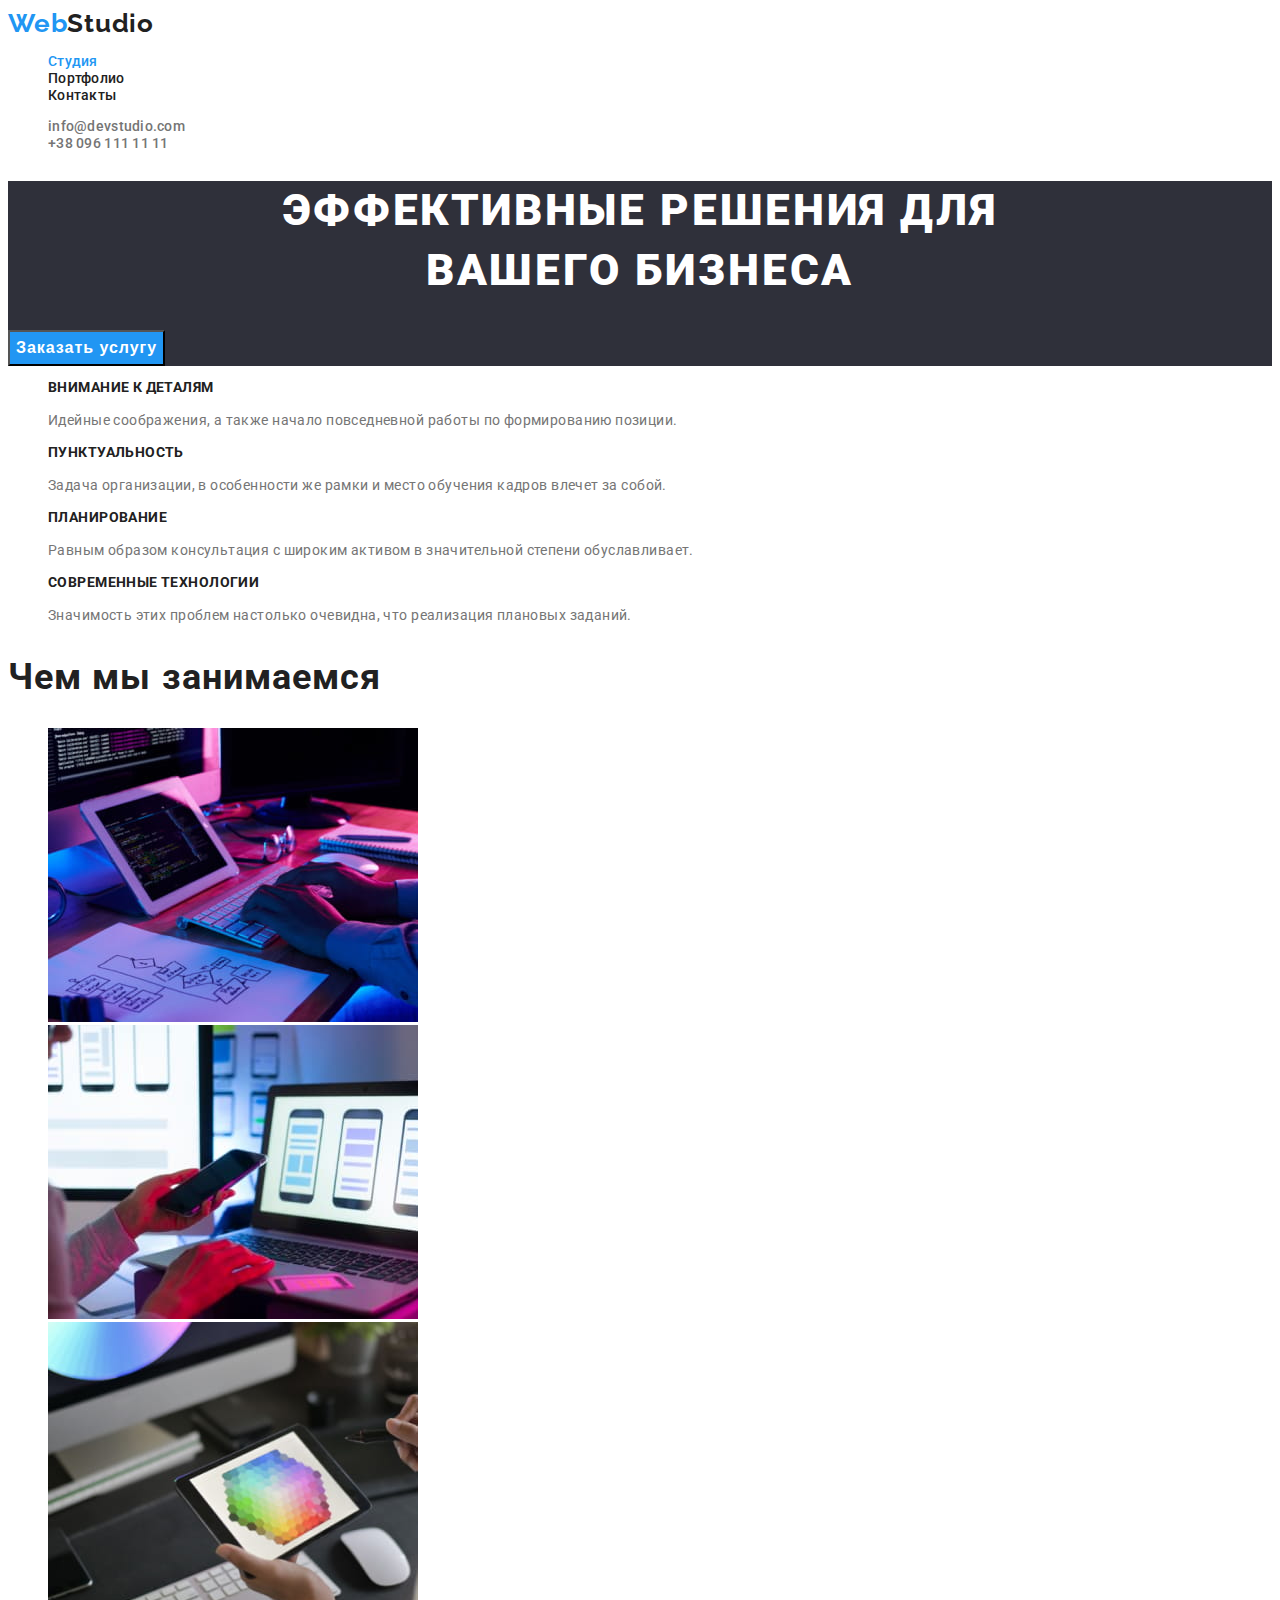
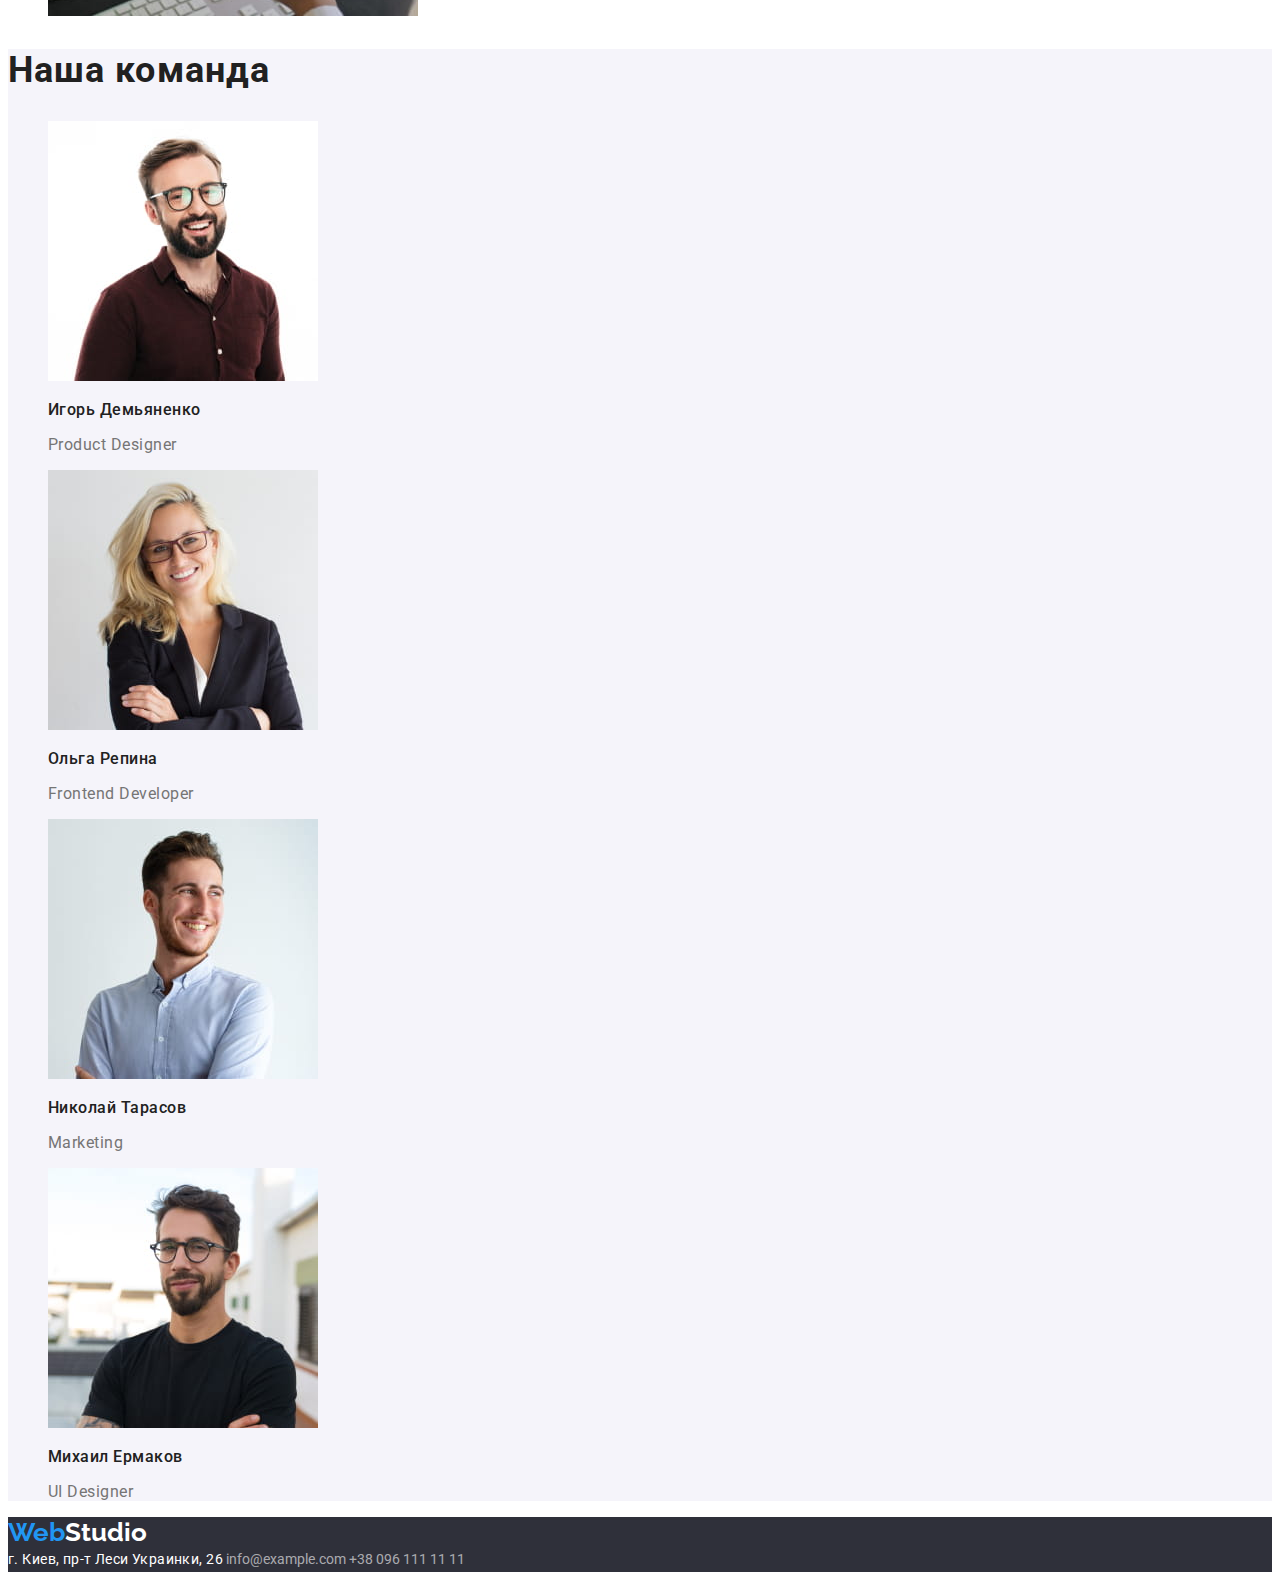
==== index.html @ a874bb79 "Add files via upload" ====
<!DOCTYPE html>
<html lang="ru">
<head>
    <meta charset="UTF-8">
    <meta http-equiv="X-UA-Compatible" content="IE=edge">
    <meta name="viewport" content="width=device-width, initial-scale=1.0">
    <title>студия</title>
    <link rel="preconnect" href="https://fonts.googleapis.com">
<link rel="preconnect" href="https://fonts.gstatic.com" crossorigin>
<link href="https://fonts.googleapis.com/css2?family=Raleway:wght@700&family=Roboto:wght@400;500;700;900&display=swap" rel="stylesheet">
<link rel="stylesheet" href="./css/styles.css">
</head>
<body class="body-page">
    <header class="header-page"><!---start-of-header-section--> 

<a class="full-logo" href="https//www.webstudio.ua" 
 title="https//www.webstudio.ua" target=_self> 
    <span class="logo-part-web">Web</span>Studio</a>
    <nav>
        <ul class="header-nav">
        
        <li><a class="nav-link now-on" href="./index.html"> Студия </a></li>
        <li><a class="nav-link" href="./portfolio.html"> Портфолио </a></li>
        <li><a class="nav-link" href="#contacts-footer"> Контакты </a></li>
            
        </ul>
    </nav>
        <ul class="header-contacts">

        <li><a href=mailto:info@devstudio.com title="info@devstudio.com"> info@devstudio.com </a></li>
        <li><a href=tel:+380961111111  title="call-us"> +38 096 111 11 11 </a></li>
            
        </ul>


    </header><!---end-of-header-section--> 
       
    <main>  <!--start-of-main-section-->
<section class="hero-section">
<h1 class="hero-title">Эффективные решения для <br> вашего бизнеса</h1>
<button class="hero-button" type="button"  name="order-service">Заказать услугу</button>
<!--<input type="button" value="Заказать услугу"> -->
</section> 

<section class="our-goals-section">
        <h2>our-goals</h2> <!--hide-when-styling-->
   <ul>
        <li>
            <h3>Внимание к деталям </h3>
            <p>Идейные соображения, а также начало повседневной работы по формированию позиции.</p>
        </li>
        
        <li>
            <h3>Пунктуальность </h3>
            <p>Задача организации, в особенности же рамки и место обучения кадров влечет за собой.</p>
        </li>

        <li>
            <h3> Планирование </h3>
            <p>Равным образом консультация с широким активом в значительной степени обуславливает.</p>
        </li>
        
        <li>
            <h3>Современные технологии</h3>
            <p>Значимость этих проблем настолько очевидна, что реализация плановых заданий.</p>
        </li>

    </ul>
</section>
<section >
    <h2 class="what-we-are-doing"> Чем мы занимаемся </h2>
<ul>
            <li><img src="./images/coding.jpg" alt="coding" width="370"></li>
            <li><img src="./images/app-design.jpg" alt="app-design" width="370"></li>
            <li><img src="./images/design.jpg" alt="design" width="370"></li>
    
</ul>
</section>

<section class="our-team">
<h2> Наша команда </h2>
<ul>
    
        <li>
            <img src="./images/demianenko.jpg" alt="igor-demianenko" width="270" >
            <h3>Игорь Демьяненко</h3>
            <p>Product Designer</p>
        </li>
        
        <li>
            <img src="./images/repina.jpg" alt="olga-repina" width="270" >
            <h3>Ольга Репина</h3>
            <p>Frontend Developer</p>
        </li>
        
        <li>
            <img src="./images/tarasov.jpg" alt="nikolay-tarasov" width="270" >
            <h3>Николай Тарасов</h3>
            <p>Marketing</p>
        </li>
        
        <li>
            <img src="./images/ermakov.jpg" alt="myhail-ermakov" width="270" >
            <h3>Михаил Ермаков</h3>   
            <p>UI Designer</p>
        </li>
    
</ul>

</section>

</main>  <!--end-of-main-section-->
<footer class="footer-section" id="contacts-footer"> <!--start-of-footer-section-->
<a class=" full-logo-footer" href=https//www.webstudio.ua  rel=main-page title="https//www.webstudio.ua" target=_self>
<span class="logo-part-web">Web</span>Studio</a>
<address class="footer-adress-list">
<a class="direction-link" href="https://goo.gl/maps/tFxmUeuUoGnNRpn7A" title="location" target="_blank" rel="noopener noreferrer"> г. Киев, пр-т Леси Украинки, 26 </a>
<a class="mail-link" href=mailto:info@example.com title="info@example.com"> info@example.com </a>
<a class="call-link" href=tel:+380961111111 title="call-us"> +38 096 111 11 11 </a>
</address>  
</footer><!--end-of-footer-section-->
</body>
</html>
---- css/styles.css ----
/*
Raleway 700 normal
Roboto 400 normal
Roboto 500 normal
Roboto 700 normal
Roboto 900 normal
*/
:root {
        --color-ffffff: #ffffff;
        --color-2196f3: #2196f3;
        --color-212121: #212121;
        --color-757575: #757575;
        --color-2f303a: #2f303a;
        --color-e5e5e5: #e5e5e5;
        --color-f5f4fa: #f5f4fa;
        --color-rgba-255-255-255-06: rgba(255, 255, 255, 0.6);
}
/*body-overal-styles*/
body {
        background-color: var(--color-ffffff);
        color: var(--color-757575);
        font-family: "Roboto", sans-serif;
        font-weight: 400;
        font-size: 14px;
}
a {
        text-decoration: none;
}

ul {
        list-style-type: none;
}
.button {
        cursor: pointer;
}

/*header-styles*/

/*logo-styles-section*/
.logo-part-web {
        color: var(--color-2196f3);
}
.full-logo {
        font-family: "Raleway", sans-serif;
        font-weight: 700;
        font-size: 26px;
        line-height: 1.19;
        letter-spacing: 0.03em;
        text-align: left;
        color: var(--color-212121);
}
/*logo-styles-section*/

/*section-of-navigation-styles*/
.nav-link {
        font-weight: 500;
        font-size: 14px;
        line-height: 1.14;
        letter-spacing: 0.02em;
        color: var(--color-212121);
}
.nav-link:hover {
        color: var(--color-2196f3);
}

/*section-of-navigation-styles*/

/*section-of-navigation-styles*/
.header-contacts a {
        font-weight: 500;
        font-size: 14px;
        line-height: 1.14;
        letter-spacing: 0.02em;
        color: var(--color-757575);
}
.header-contacts a:hover {
        color: var(--color-2196f3);
}

/*makes link and button an active on needed page */
.now-on {
        color: var(--color-2196f3);
}
/*makes link and button an active on needed page */

/*section-of-navigation-styles*/

/*
.nav-link, .header-contacts a {color: var(--nav-link-color); }
a[href="./index.html"]:hover, 
a[href="./portfolio.html"]:hover,
a[href="#contacts-footer"]:hover,
a[href="mailto:info@devstudio.com"]:hover,
a[href="tel:+380961111111"]:hover
{color: var(--hover-color);background-color: var(--hover-color);}

a[href="./index.html"]:focus, 
a[href="./portfolio.html"]:focus,
a[href="#contacts-footer"]:focus,
a[href="mailto:info@devstudio.com"]:focus,
a[href="tel:+380961111111"]:focus
 {color:var(--focus-color);}*/

/*hero-section*/
.hero-section {
        background-color: var(--color-2f303a);
}
.hero-title {
        text-align: center;
        color: var(--color-ffffff);
        text-transform: uppercase;
        font-weight: 900;
        font-size: 44px;
        line-height: 1.36;
        letter-spacing: 0.06em;
}

.hero-button {
        color: var(--color-ffffff);
        background-color: var(--color-2196f3);
        font-weight: 700;
        font-size: 16px;
        line-height: 1.87;
        text-align: center;
        letter-spacing: 0.06em;
}

.hero-button:hover {
        color: var(--color-2196f3);
        background: var(--color-ffffff);
}

/*our-goals-styling*/
/*hided-h2*/
.our-goals-section h2 {
        position: absolute;
        width: 1px;
        height: 1px;
        margin: -1px;
        border: 0;
        padding: 0;
        white-space: nowrap;
        clip-path: inset(100%);
        clip: rect(0 0 0 0);
        overflow: hidden;
}
/*hided-h2*/

.our-goals-section {
        background-color: var(--color-ffffff);
}
.our-goals-section h3 {
        font-size: 14px;
        text-transform: uppercase;
        font-weight: 700;
        line-height: 1.14;
        letter-spacing: 0.03em;
        color: var(--color-212121);
}

.our-goals-section p {
        font-weight: 400;
        font-size: 14px;
        line-height: 1.5;
        letter-spacing: 0.03em;
        color: var(--color-757575);
}

/*our-goals-styling*/

/*what-we-are-doing-styling*/
.what-we-are-doing {
        font-weight: 700;
        font-size: 36px;
        line-height: 1.17;
        letter-spacing: 0.03em;
        color: var(--color-212121);
}
/*what-we-are-doing-styling*/

/*our-team-styling*/
.our-team {
        background-color: var(--color-f5f4fa);
}
.our-team h2 {
        font-weight: 700;
        font-size: 36px;
        line-height: 1.17;
        letter-spacing: 0.03em;
        color: var(--color-212121);
}

.our-team h3 {
        font-weight: 500;
        font-size: 16px;
        line-height: 1.19;
        letter-spacing: 0.03em;
        color: var(--color-212121);
}

.our-team p {
        font-weight: 400;
        font-size: 16px;
        line-height: 1.19;
        letter-spacing: 0.03em;
        color: var(--color-757575);
}
/*our-team-styling*/

/*footer-section-styling*/
/*logo-footer-styles*/
.logo-part-web {
        color: var(--color-2196f3);
}
.full-logo-footer {
        font-family: "Raleway", sans-serif;
        font-weight: 700;
        font-size: 26px;
        line-height: 1.19;
        letter-spacing: 0.03;
        text-align: left;
        color: var(--color-ffffff);
}
/*logo-footer-styles*/

.footer-section {
        background-color: var(--color-2f303a);
}

.direction-link {
        font-weight: 400;
        font-size: 14px;
        line-height: 1.71;
        letter-spacing: 0.03em;
        font-style: normal;
        color: var(--color-ffffff);
}

.footer-adress-list .mail-link,
.footer-adress-list .call-link {
        font-weight: 400;
        font-size: 14px;
        line-height: 1.71;
        font-style: normal;
        color: var(--color-rgba-255-255-255-06);
}

.footer-adress-list a:hover {
        color: var(--color-2196f3);
}
/*footer-section-styling*/

/*portfolio-main-section-styling*/
/*hided-h2*/
.portfolio h2 {
        position: absolute;
        width: 1px;
        height: 1px;
        margin: -1px;
        border: 0;
        padding: 0;
        white-space: nowrap;
        clip-path: inset(100%);
        clip: rect(0 0 0 0);
        overflow: hidden;
}
/*hided-h2*/

.portfolio .button {
        font-weight: 500;
        font-size: 16px;
        line-height: 1.62;
        font-style: normal;
        letter-spacing: 00.03em;
        color: var(--color-212121);
        background-color: var(--color-f5f4fa);
}
.portfolio .button:hover {
        color: var(--color-ffffff);
        background-color: var(--color-2196f3);
}

/*makes link and button an active on needed page */
.portfolio .now-on {
        color: var(--color-2196f3);
}
.portfolio .all {
        background-color: var(--color-2196f3);
        color: var(--color-ffffff);
}

/*makes link and button an active on needed page */

.portfolio h3 {
        font-weight: 700;
        font-size: 18px;
        line-height: 2;
        letter-spacing: 0.06em;
        color: var(--color-212121);
}

.portfolio p {
        font-weight: 400;
        font-size: 16px;
        line-height: 1.87;
        letter-spacing: 0.03em;
        color: var(--color-757575);
}
/*portfolio-main-section-styling*/
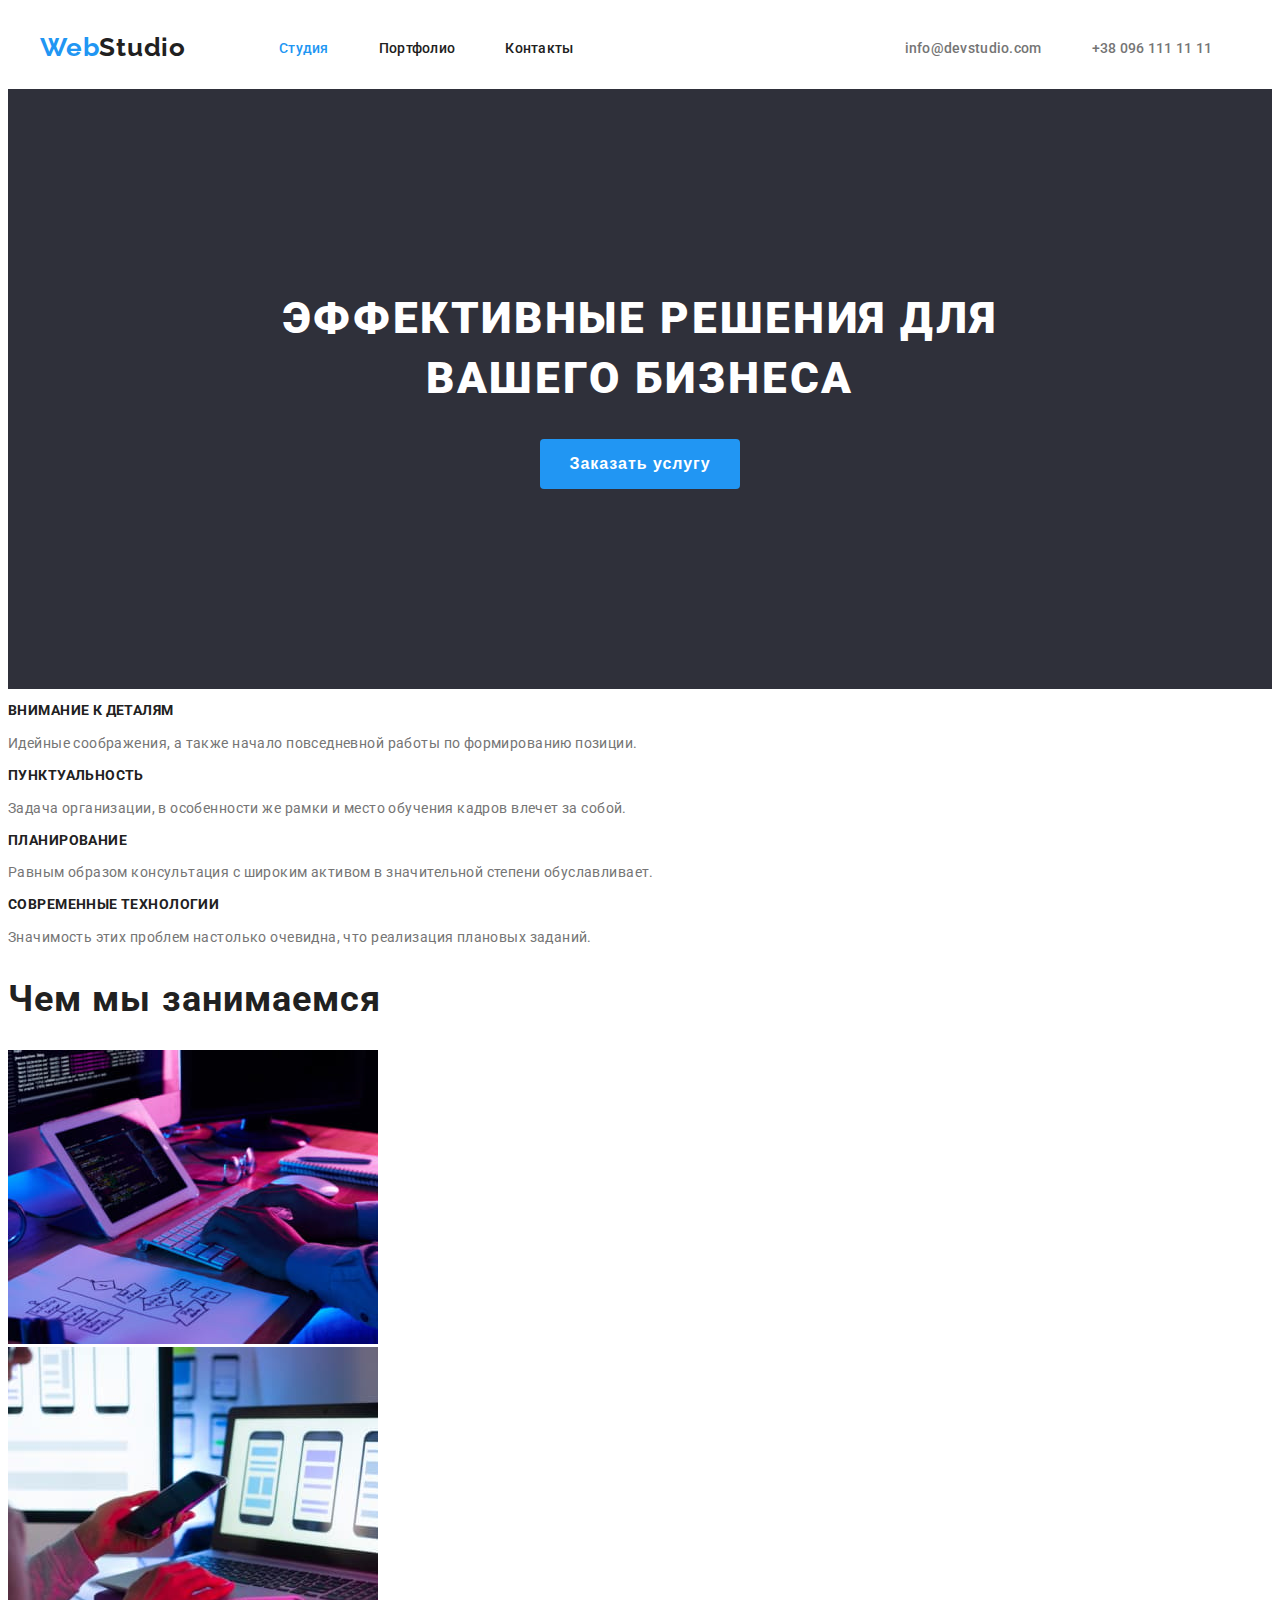
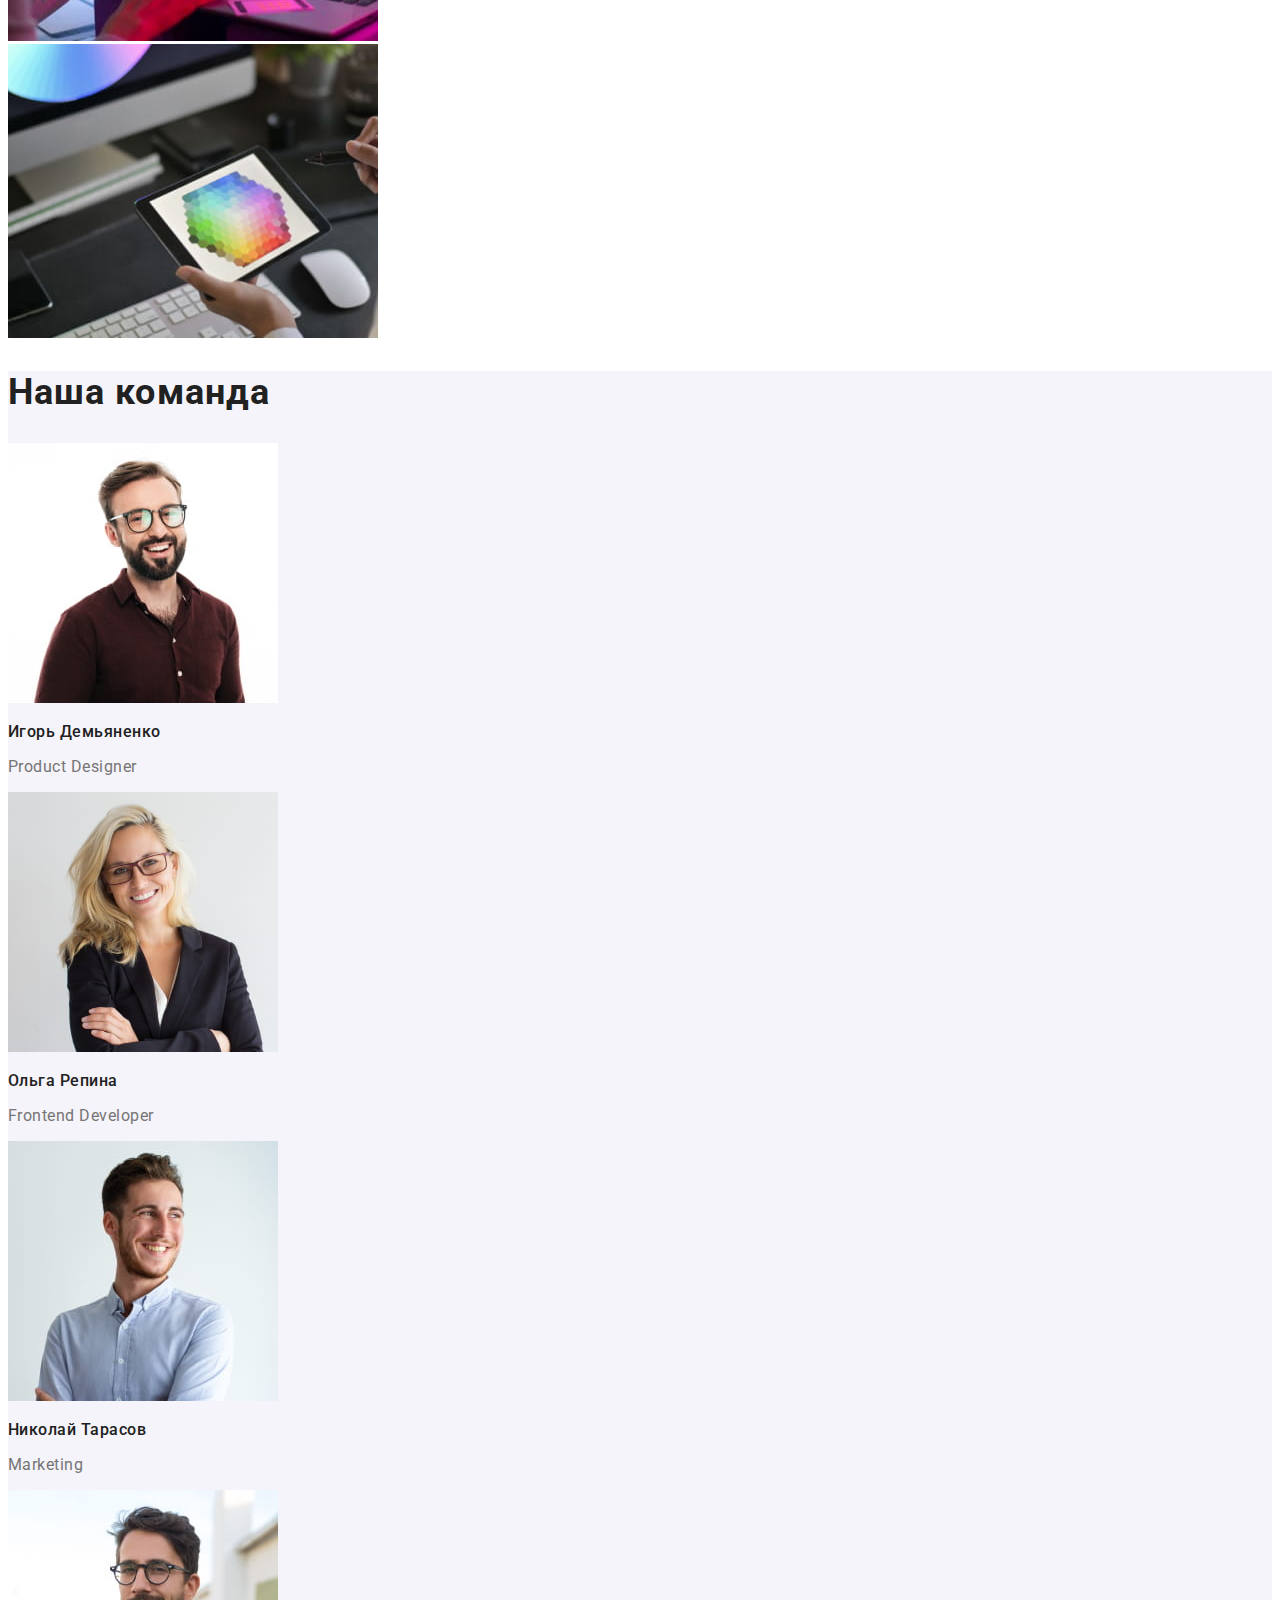
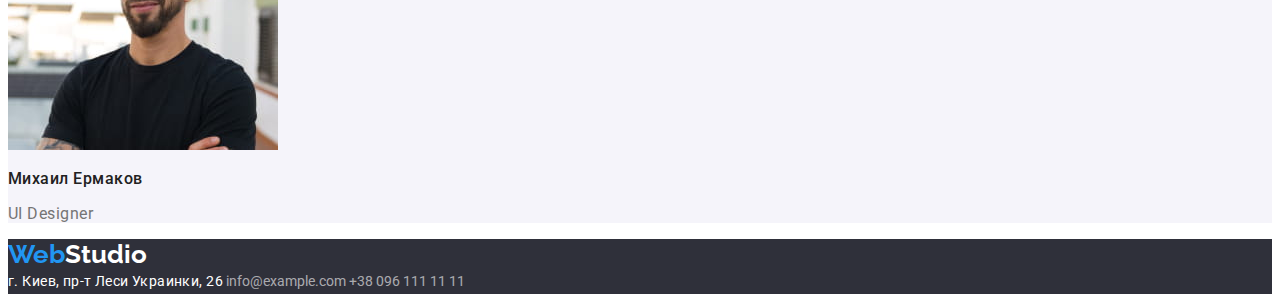
==== commit 67306f01: "submit for mentor, not done yet" ====
--- a/index.html
+++ b/index.html
@@ -12,36 +12,37 @@
 </head>
 <body class="body-page">
     <header class="header-page"><!---start-of-header-section--> 
-
+<div class="main-container header-container">
+        <nav class="nav-container">
 <a class="full-logo" href="https//www.webstudio.ua" 
  title="https//www.webstudio.ua" target=_self> 
     <span class="logo-part-web">Web</span>Studio</a>
-    <nav>
-        <ul class="header-nav">
+    
+        <ul class="header-nav-list">
         
-        <li><a class="nav-link now-on" href="./index.html"> Студия </a></li>
-        <li><a class="nav-link" href="./portfolio.html"> Портфолио </a></li>
-        <li><a class="nav-link" href="#contacts-footer"> Контакты </a></li>
+        <li class="nav-item"><a class="nav-link now-on" href="./index.html"> Студия </a></li>
+        <li class="nav-item"><a class="nav-link" href="./portfolio.html"> Портфолио </a></li>
+        <li class="nav-item"><a class="nav-link" href="#contacts-footer"> Контакты </a></li>
             
         </ul>
     </nav>
         <ul class="header-contacts">
 
-        <li><a href=mailto:info@devstudio.com title="info@devstudio.com"> info@devstudio.com </a></li>
-        <li><a href=tel:+380961111111  title="call-us"> +38 096 111 11 11 </a></li>
+        <li class="contact-item"><a class="contacts-item-link" href=mailto:info@devstudio.com title="info@devstudio.com"> info@devstudio.com </a></li>
+        <li class="contact-item"><a class="contacts-item-link" href=tel:+380961111111  title="call-us"> +38 096 111 11 11 </a></li>
             
         </ul>
 
-
+</div>
     </header><!---end-of-header-section--> 
        
     <main>  <!--start-of-main-section-->
-<section class="hero-section">
+<section class="hero-section"> <div class="hero-container">
 <h1 class="hero-title">Эффективные решения для <br> вашего бизнеса</h1>
 <button class="hero-button" type="button"  name="order-service">Заказать услугу</button>
 <!--<input type="button" value="Заказать услугу"> -->
 </section> 
-
+</div>
 <section class="our-goals-section">
         <h2>our-goals</h2> <!--hide-when-styling-->
    <ul>
--- a/css/styles.css
+++ b/css/styles.css
@@ -28,15 +28,28 @@
 }
 
 ul {
-        list-style-type: none;
-}
+        list-style: none;
+        margin: 0px;
+        padding: 0px;
+}
+
 .button {
         cursor: pointer;
 }
 
+.header-container {
+        width: 1200px;
+        display: flex;
+        text-align: center;
+        margin-left: auto;
+        margin-right: auto;
+        align-items: center;
+}
+
 /*header-styles*/
 
 /*logo-styles-section*/
+
 .logo-part-web {
         color: var(--color-2196f3);
 }
@@ -46,8 +59,12 @@
         font-size: 26px;
         line-height: 1.19;
         letter-spacing: 0.03em;
-        text-align: left;
-        color: var(--color-212121);
+        text-align: center;
+        color: var(--color-212121);
+        display: block;
+        padding-top: 24px;
+        padding-bottom: 25px;
+        margin-right: 93px;
 }
 /*logo-styles-section*/
 
@@ -63,9 +80,37 @@
         color: var(--color-2196f3);
 }
 
+.nav-item,
+.contact-item {
+        display: block;
+        padding-top: 32px;
+        padding-bottom: 32px;
+        margin-right: 50px;
+}
+
+.nav-container {
+        display: flex;
+}
+
+.nav-item:last-child,
+.contact-item:last-child {
+        margin-right: 0;
+}
+
+.header-nav-list {
+        display: flex;
+        text-align: center;
+        margin-right: 331px;
+}
+
 /*section-of-navigation-styles*/
 
 /*section-of-navigation-styles*/
+
+.header-contacts {
+        display: flex;
+}
+
 .header-contacts a {
         font-weight: 500;
         font-size: 14px;
@@ -113,6 +158,8 @@
         font-size: 44px;
         line-height: 1.36;
         letter-spacing: 0.06em;
+        margin-top: 0;
+        margin-bottom: 30px;
 }
 
 .hero-button {
@@ -123,11 +170,23 @@
         line-height: 1.87;
         text-align: center;
         letter-spacing: 0.06em;
-}
-
-.hero-button:hover {
+        width: 200px;
+        height: 50px;
+        border-radius: 4px;
+        border: none;
+}
+
+.hero-button:hover,
+.hero-button:focus {
         color: var(--color-2196f3);
         background: var(--color-ffffff);
+}
+
+.hero-section {
+        padding-top: 200px;
+        padding-bottom: 200px;
+        text-align: center;
+        display: block;
 }
 
 /*our-goals-styling*/
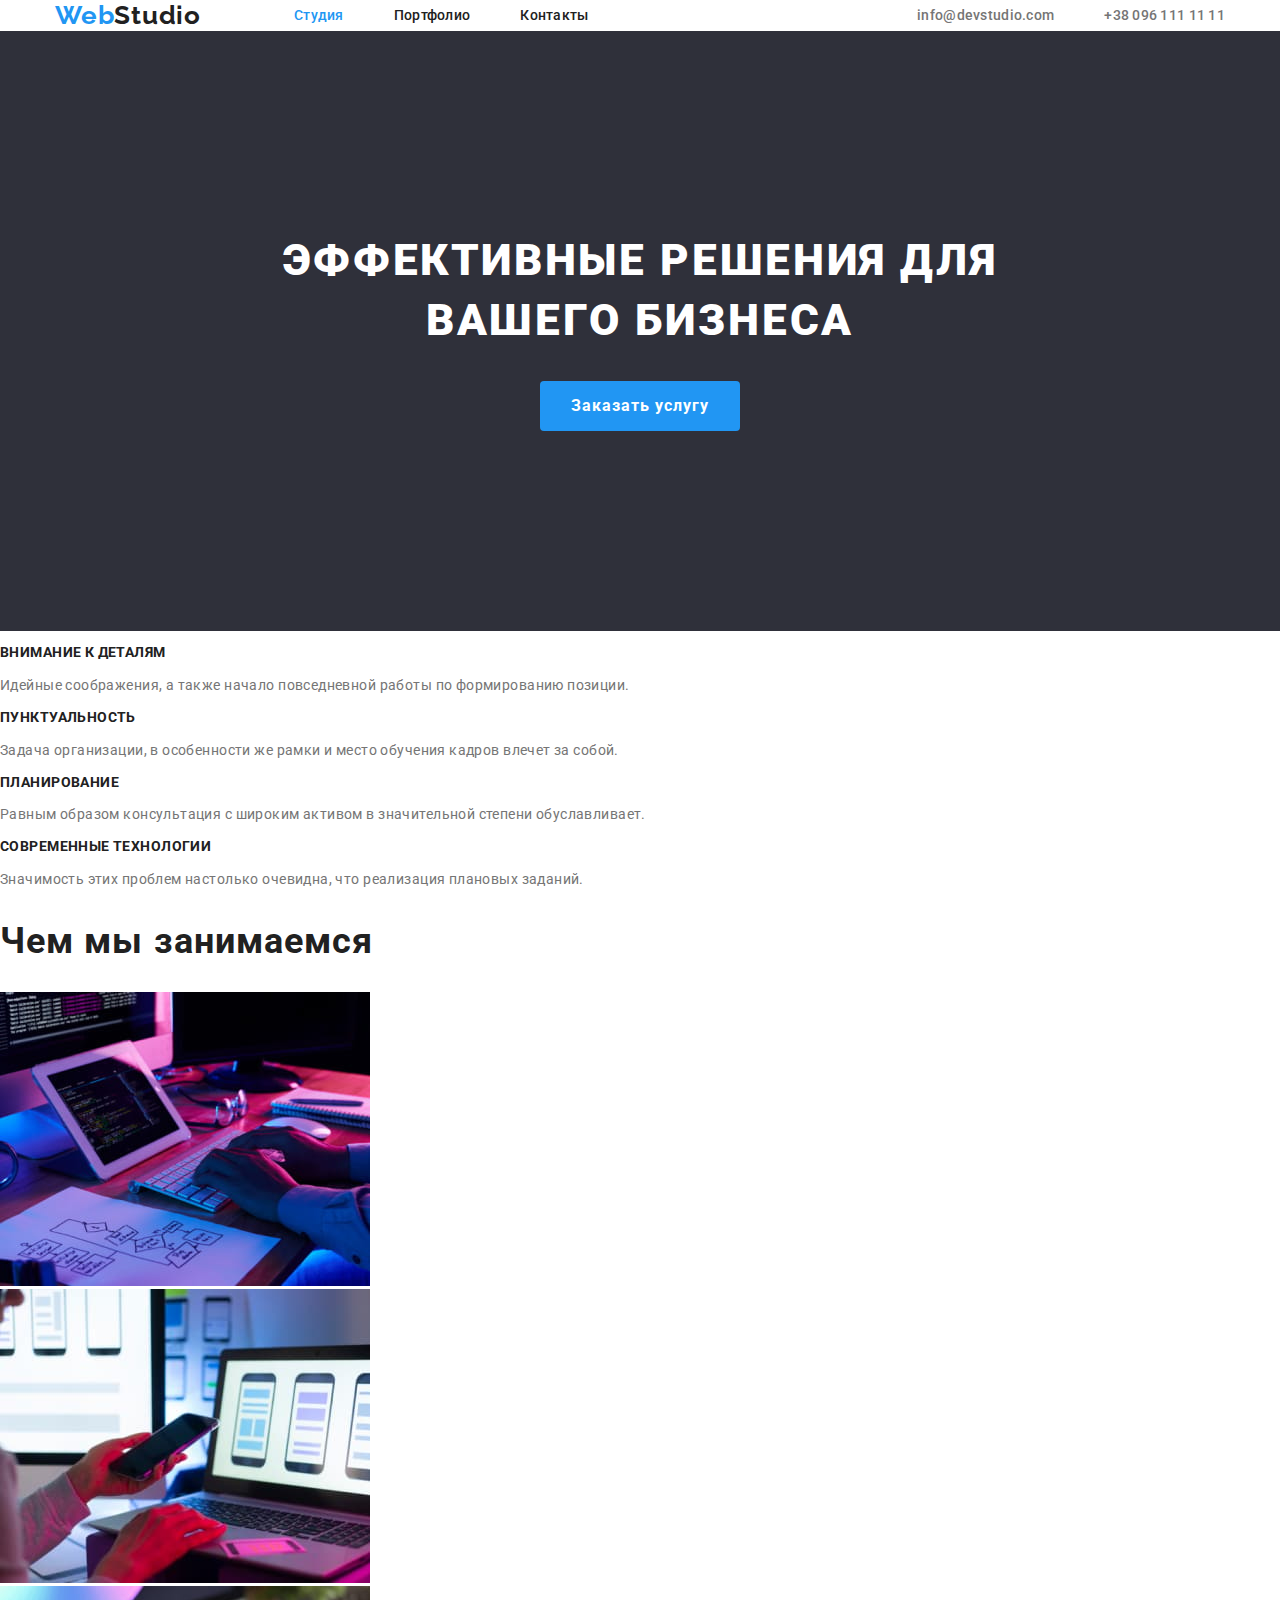
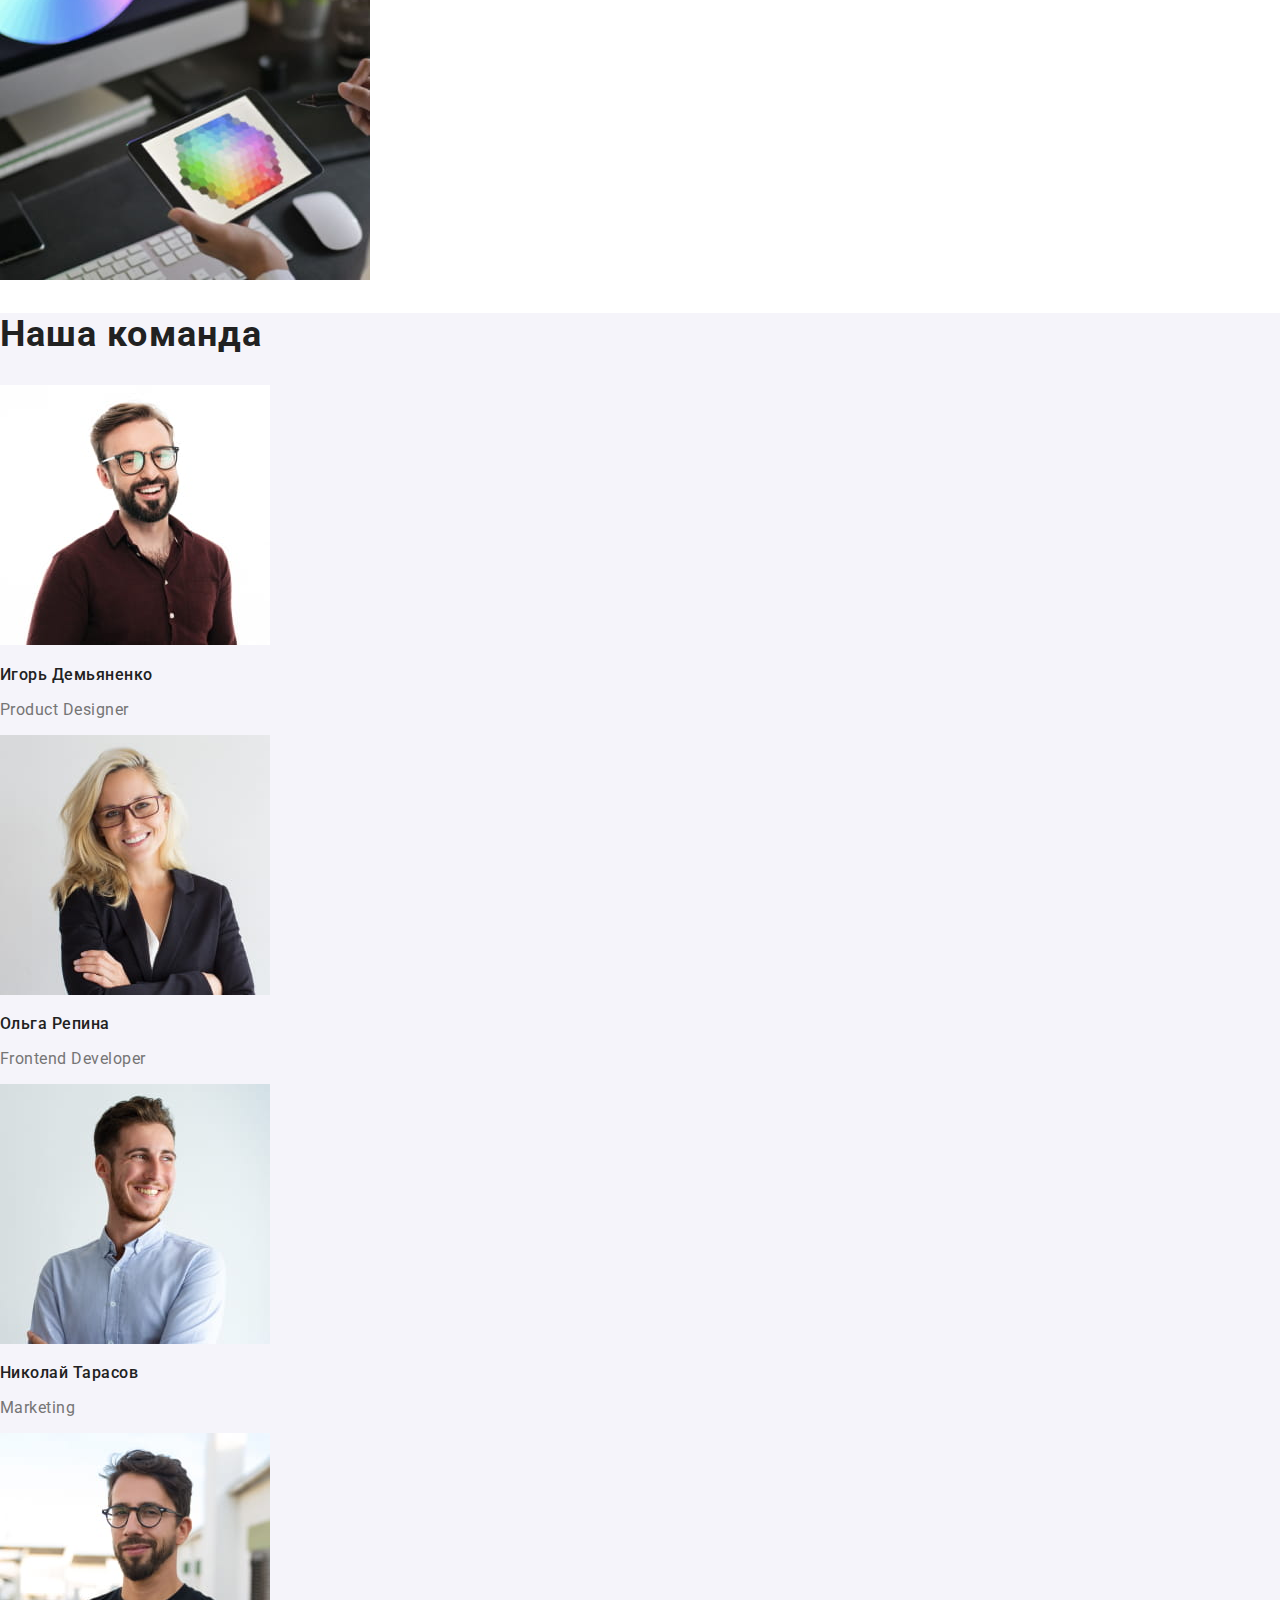
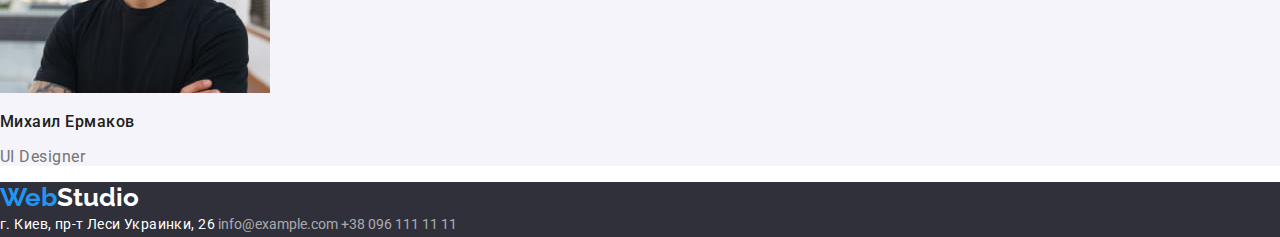
==== commit 5b7d86b4: "changed" ====
--- a/index.html
+++ b/index.html
@@ -8,11 +8,12 @@
     <link rel="preconnect" href="https://fonts.googleapis.com">
 <link rel="preconnect" href="https://fonts.gstatic.com" crossorigin>
 <link href="https://fonts.googleapis.com/css2?family=Raleway:wght@700&family=Roboto:wght@400;500;700;900&display=swap" rel="stylesheet">
+<link rel="stylesheet" href="https://cdnjs.cloudflare.com/ajax/libs/modern-normalize/1.1.0/modern-normalize.min.css">
 <link rel="stylesheet" href="./css/styles.css">
 </head>
 <body class="body-page">
     <header class="header-page"><!---start-of-header-section--> 
-<div class="main-container header-container">
+<div class="container header-container">
         <nav class="nav-container">
 <a class="full-logo" href="https//www.webstudio.ua" 
  title="https//www.webstudio.ua" target=_self> 
--- a/css/styles.css
+++ b/css/styles.css
@@ -37,13 +37,17 @@
         cursor: pointer;
 }
 
-.header-container {
+.container {
         width: 1200px;
-        display: flex;
-        text-align: center;
         margin-left: auto;
         margin-right: auto;
-        align-items: center;
+        padding-left: 15px;
+        padding-right: 15px;
+}
+
+.header-container {
+        display: flex;
+        justify-content: space-between;
 }
 
 /*header-styles*/
@@ -59,11 +63,8 @@
         font-size: 26px;
         line-height: 1.19;
         letter-spacing: 0.03em;
-        text-align: center;
         color: var(--color-212121);
         display: block;
-        padding-top: 24px;
-        padding-bottom: 25px;
         margin-right: 93px;
 }
 /*logo-styles-section*/
@@ -80,27 +81,29 @@
         color: var(--color-2196f3);
 }
 
+.nav-link,
+.contact-item-link {
+        padding-top: 32px;
+        padding-bottom: 32px;
+}
+
 .nav-item,
 .contact-item {
-        display: block;
-        padding-top: 32px;
-        padding-bottom: 32px;
         margin-right: 50px;
 }
 
 .nav-container {
         display: flex;
+        align-items: center;
 }
 
 .nav-item:last-child,
 .contact-item:last-child {
         margin-right: 0;
 }
-
 .header-nav-list {
         display: flex;
         text-align: center;
-        margin-right: 331px;
 }
 
 /*section-of-navigation-styles*/
@@ -109,6 +112,7 @@
 
 .header-contacts {
         display: flex;
+        align-items: center;
 }
 
 .header-contacts a {
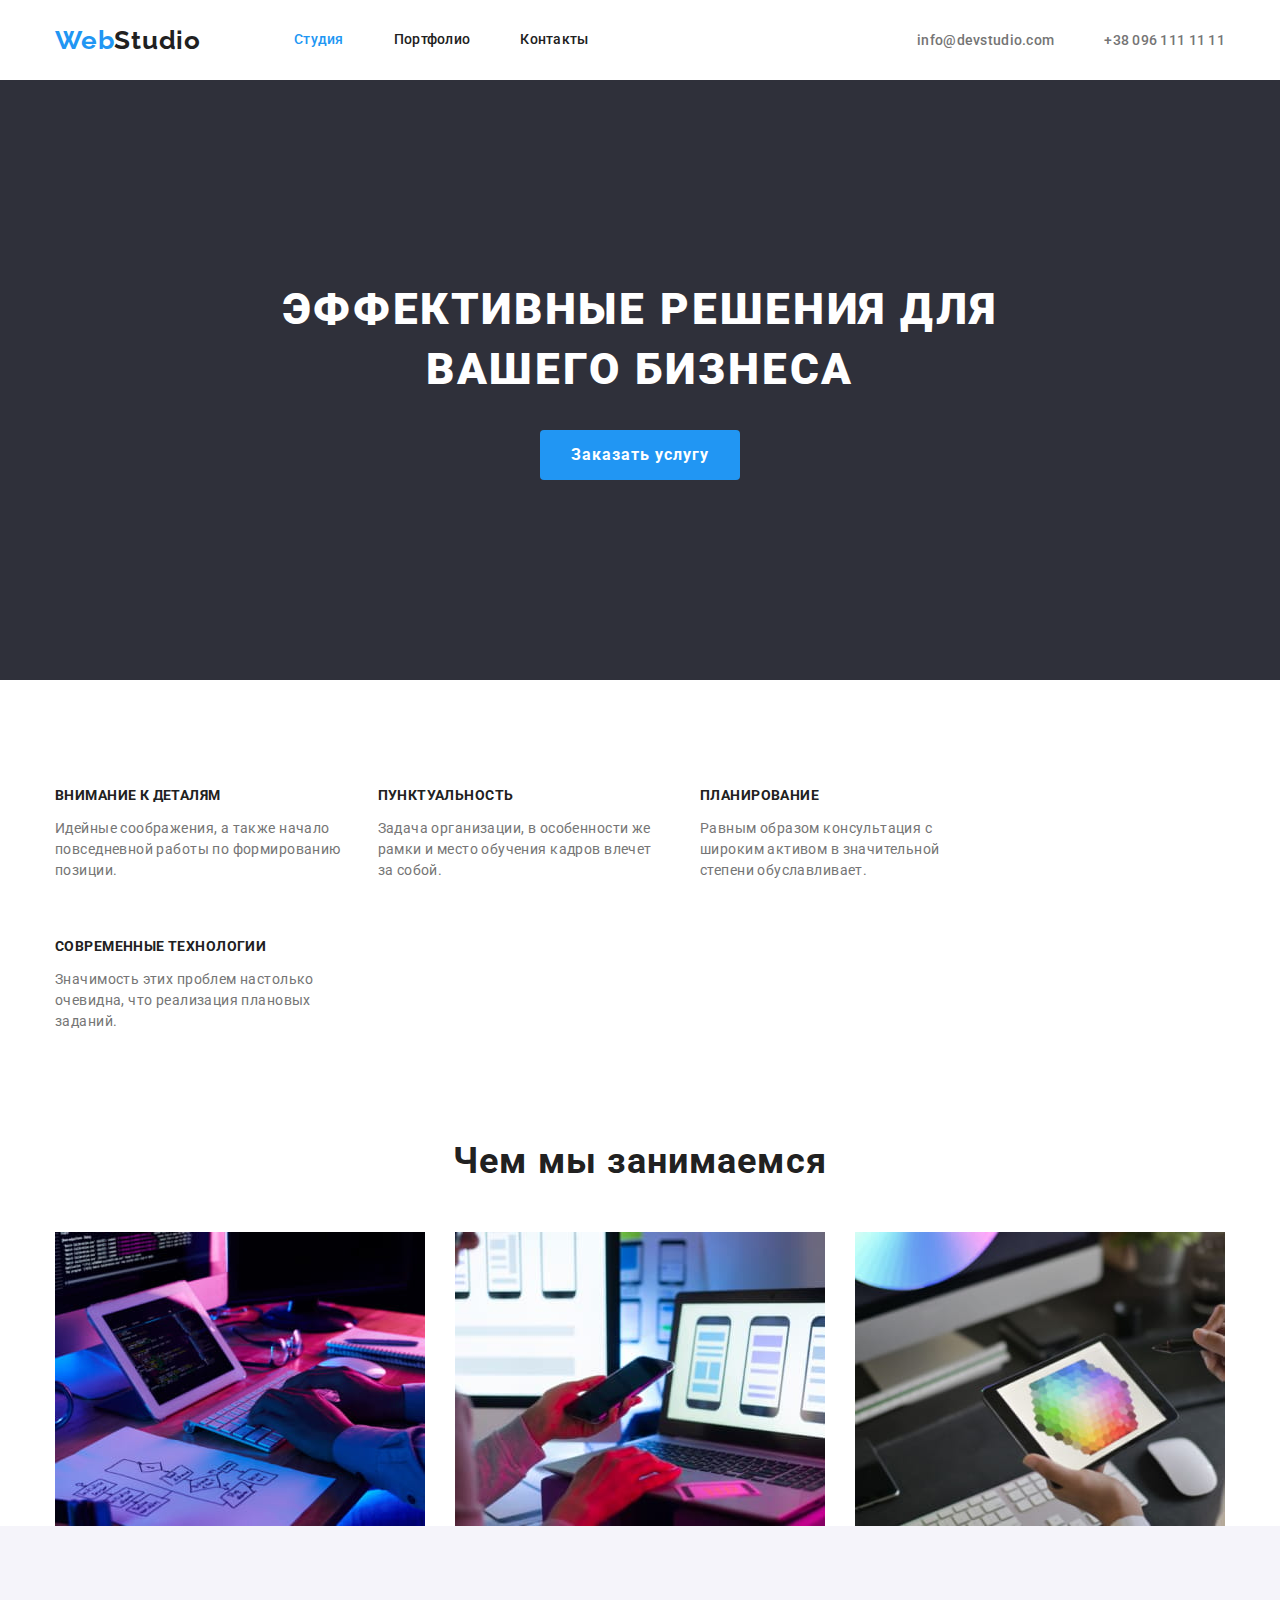
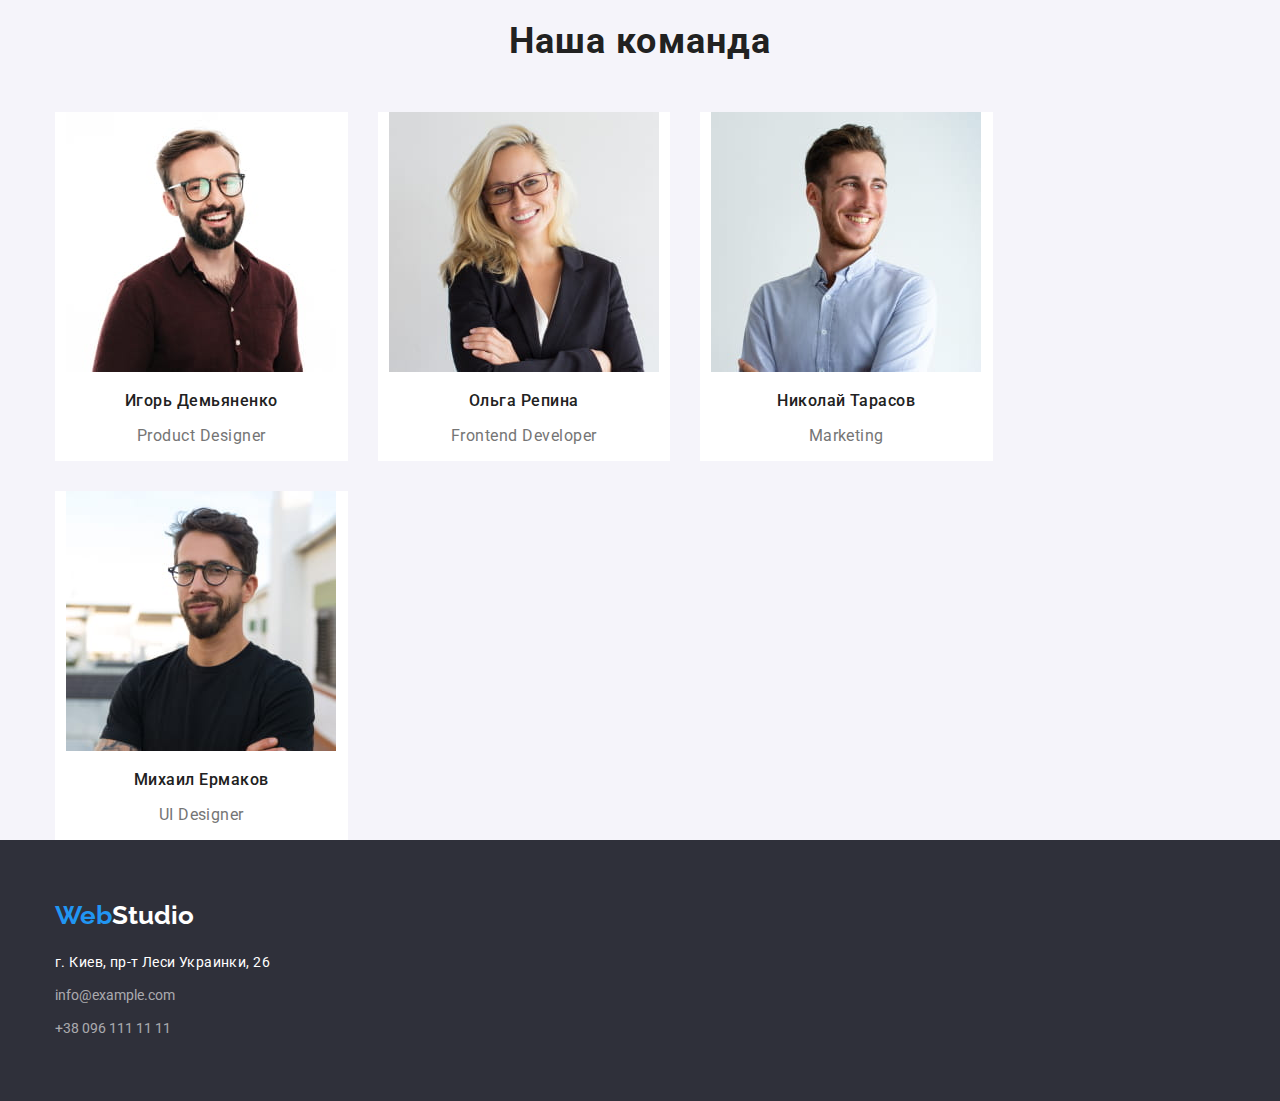
==== commit ebb4f540: "some changes" ====
--- a/index.html
+++ b/index.html
@@ -38,88 +38,96 @@
     </header><!---end-of-header-section--> 
        
     <main>  <!--start-of-main-section-->
-<section class="hero-section"> <div class="hero-container">
+<section class="hero-section"> 
 <h1 class="hero-title">Эффективные решения для <br> вашего бизнеса</h1>
 <button class="hero-button" type="button"  name="order-service">Заказать услугу</button>
 <!--<input type="button" value="Заказать услугу"> -->
 </section> 
 </div>
 <section class="our-goals-section">
+    <div class="container">
         <h2>our-goals</h2> <!--hide-when-styling-->
-   <ul>
-        <li>
-            <h3>Внимание к деталям </h3>
+   <ul class="our-goals-list">
+        <li class="our-goals-item">
+            <h3 >Внимание к деталям </h3>
             <p>Идейные соображения, а также начало повседневной работы по формированию позиции.</p>
         </li>
         
-        <li>
-            <h3>Пунктуальность </h3>
+        <li class="our-goals-item">
+            <h3 >Пунктуальность </h3>
             <p>Задача организации, в особенности же рамки и место обучения кадров влечет за собой.</p>
         </li>
 
-        <li>
+        <li class="our-goals-item">
             <h3> Планирование </h3>
             <p>Равным образом консультация с широким активом в значительной степени обуславливает.</p>
         </li>
         
-        <li>
+        <li class="our-goals-item">
             <h3>Современные технологии</h3>
             <p>Значимость этих проблем настолько очевидна, что реализация плановых заданий.</p>
         </li>
 
     </ul>
+    </div>
 </section>
-<section >
+<section class="what-we-are-doing-section">
+    <div class="container">
     <h2 class="what-we-are-doing"> Чем мы занимаемся </h2>
-<ul>
+<ul class="what-we-are-doig-list">
             <li><img src="./images/coding.jpg" alt="coding" width="370"></li>
             <li><img src="./images/app-design.jpg" alt="app-design" width="370"></li>
             <li><img src="./images/design.jpg" alt="design" width="370"></li>
     
 </ul>
+</div>
 </section>
 
 <section class="our-team">
-<h2> Наша команда </h2>
-<ul>
     
-        <li>
+<h2 class="our-team-h2"> Наша команда </h2>
+<div class="container">
+<ul class="our-team-list">
+    
+        <li class="our-team-item">
             <img src="./images/demianenko.jpg" alt="igor-demianenko" width="270" >
             <h3>Игорь Демьяненко</h3>
             <p>Product Designer</p>
+            
         </li>
         
-        <li>
+        <li class="our-team-item">
             <img src="./images/repina.jpg" alt="olga-repina" width="270" >
             <h3>Ольга Репина</h3>
             <p>Frontend Developer</p>
         </li>
         
-        <li>
+        <li class="our-team-item">
             <img src="./images/tarasov.jpg" alt="nikolay-tarasov" width="270" >
             <h3>Николай Тарасов</h3>
             <p>Marketing</p>
         </li>
         
-        <li>
+        <li class="our-team-item">
             <img src="./images/ermakov.jpg" alt="myhail-ermakov" width="270" >
             <h3>Михаил Ермаков</h3>   
             <p>UI Designer</p>
         </li>
     
 </ul>
-
+</div>
 </section>
 
 </main>  <!--end-of-main-section-->
 <footer class="footer-section" id="contacts-footer"> <!--start-of-footer-section-->
-<a class=" full-logo-footer" href=https//www.webstudio.ua  rel=main-page title="https//www.webstudio.ua" target=_self>
+<div class="container footer-container"><a class=" full-logo-footer" href=https//www.webstudio.ua  rel=main-page title="https//www.webstudio.ua" target=_self>
 <span class="logo-part-web">Web</span>Studio</a>
 <address class="footer-adress-list">
 <a class="direction-link" href="https://goo.gl/maps/tFxmUeuUoGnNRpn7A" title="location" target="_blank" rel="noopener noreferrer"> г. Киев, пр-т Леси Украинки, 26 </a>
 <a class="mail-link" href=mailto:info@example.com title="info@example.com"> info@example.com </a>
 <a class="call-link" href=tel:+380961111111 title="call-us"> +38 096 111 11 11 </a>
-</address>  
-</footer><!--end-of-footer-section-->
+</address>
+</div>  
+</footer><!--end-of-footer-section--><!--end-of-footer-section-->
 </body>
 </html>--- a/css/styles.css
+++ b/css/styles.css
@@ -41,8 +41,9 @@
         width: 1200px;
         margin-left: auto;
         margin-right: auto;
-        padding-left: 15px;
-        padding-right: 15px;
+        /*padding-left: 15px;
+        padding-right: 15px;*/
+        padding: 0 15px;
 }
 
 .header-container {
@@ -76,6 +77,7 @@
         line-height: 1.14;
         letter-spacing: 0.02em;
         color: var(--color-212121);
+        display: block;
 }
 .nav-link:hover {
         color: var(--color-2196f3);
@@ -85,6 +87,7 @@
 .contact-item-link {
         padding-top: 32px;
         padding-bottom: 32px;
+        display: block;
 }
 
 .nav-item,
@@ -101,11 +104,10 @@
 .contact-item:last-child {
         margin-right: 0;
 }
+
 .header-nav-list {
         display: flex;
-        text-align: center;
-}
-
+}
 /*section-of-navigation-styles*/
 
 /*section-of-navigation-styles*/
@@ -190,7 +192,6 @@
         padding-top: 200px;
         padding-bottom: 200px;
         text-align: center;
-        display: block;
 }
 
 /*our-goals-styling*/
@@ -211,6 +212,8 @@
 
 .our-goals-section {
         background-color: var(--color-ffffff);
+        padding-top: 94px;
+        padding-bottom: 94px;
 }
 .our-goals-section h3 {
         font-size: 14px;
@@ -219,6 +222,7 @@
         line-height: 1.14;
         letter-spacing: 0.03em;
         color: var(--color-212121);
+        margin-bottom: 10px;
 }
 
 .our-goals-section p {
@@ -227,6 +231,20 @@
         line-height: 1.5;
         letter-spacing: 0.03em;
         color: var(--color-757575);
+}
+
+.our-goals-list {
+        display: flex;
+        flex-wrap: wrap;
+
+        margin-top: -30px;
+        margin-left: -30px;
+}
+
+.our-goals-item {
+        flex-basis: calc((100% - 30px) / 4);
+        margin-top: 30px;
+        margin-left: 30px;
 }
 
 /*our-goals-styling*/
@@ -238,6 +256,18 @@
         line-height: 1.17;
         letter-spacing: 0.03em;
         color: var(--color-212121);
+        margin-top: 0;
+        margin-bottom: 50px;
+        text-align: center;
+}
+
+.what-we-are-doig-list {
+        display: flex;
+        justify-content: space-between;
+}
+
+.what-we-are-doig-list img {
+        display: block;
 }
 /*what-we-are-doing-styling*/
 
@@ -251,6 +281,10 @@
         line-height: 1.17;
         letter-spacing: 0.03em;
         color: var(--color-212121);
+        margin-bottom: 50px;
+        margin-top: 0px;
+        padding-top: 94px;
+        text-align: center;
 }
 
 .our-team h3 {
@@ -268,6 +302,22 @@
         letter-spacing: 0.03em;
         color: var(--color-757575);
 }
+
+.our-team-list {
+        display: flex;
+        flex-wrap: wrap;
+        margin-left: -30px;
+        margin-top: -30px;
+        padding: 0;
+}
+.our-team-item {
+        margin-left: 30px;
+        margin-top: 30px;
+        flex-basis: calc((100% - 30px) / 4);
+        background-color: #ffffff;
+        text-align: center;
+}
+
 /*our-team-styling*/
 
 /*footer-section-styling*/
@@ -311,6 +361,23 @@
 .footer-adress-list a:hover {
         color: var(--color-2196f3);
 }
+
+.footer-section {
+        padding-top: 60px;
+        padding-bottom: 60px;
+}
+.full-logo-footer {
+        display: block;
+        margin-bottom: 20px;
+}
+.footer-adress-list a {
+        display: block;
+}
+.direction-link,
+.mail-link {
+        margin-bottom: 9px;
+}
+
 /*footer-section-styling*/
 
 /*portfolio-main-section-styling*/
@@ -343,8 +410,47 @@
         background-color: var(--color-2196f3);
 }
 
+.portfolio-buttons-list {
+        display: flex;
+        justify-content: center;
+        margin-bottom: 50px;
+}
+
+.portfolio-button:not(:last-child) {
+        margin-right: 8px;
+        background-color: #f5f4fa;
+}
+
+.portfolio-list a {
+        display: block;
+}
+
+.button {
+        border-radius: 4px;
+        outline: none;
+}
+.portfolio-container {
+        padding-top: 94px;
+        padding-bottom: 94px;
+}
+
+.portfolio-list {
+        display: flex;
+        flex-wrap: wrap;
+        margin-left: -30px;
+        margin-top: -30px;
+        flex-basis: calc((100% - 30px) / 3);
+}
+
+.portfolio-item {
+        margin-left: 30px;
+        margin-top: 30px;
+        background-color: #ffffff;
+        outline: 1px solid #eeeeee;
+}
+
 /*makes link and button an active on needed page */
-.portfolio .now-on {
+.header-nav-list .now-on {
         color: var(--color-2196f3);
 }
 .portfolio .all {
@@ -360,6 +466,7 @@
         line-height: 2;
         letter-spacing: 0.06em;
         color: var(--color-212121);
+        margin-left: 24px;
 }
 
 .portfolio p {
@@ -368,5 +475,6 @@
         line-height: 1.87;
         letter-spacing: 0.03em;
         color: var(--color-757575);
+        margin-left: 24px;
 }
 /*portfolio-main-section-styling*/
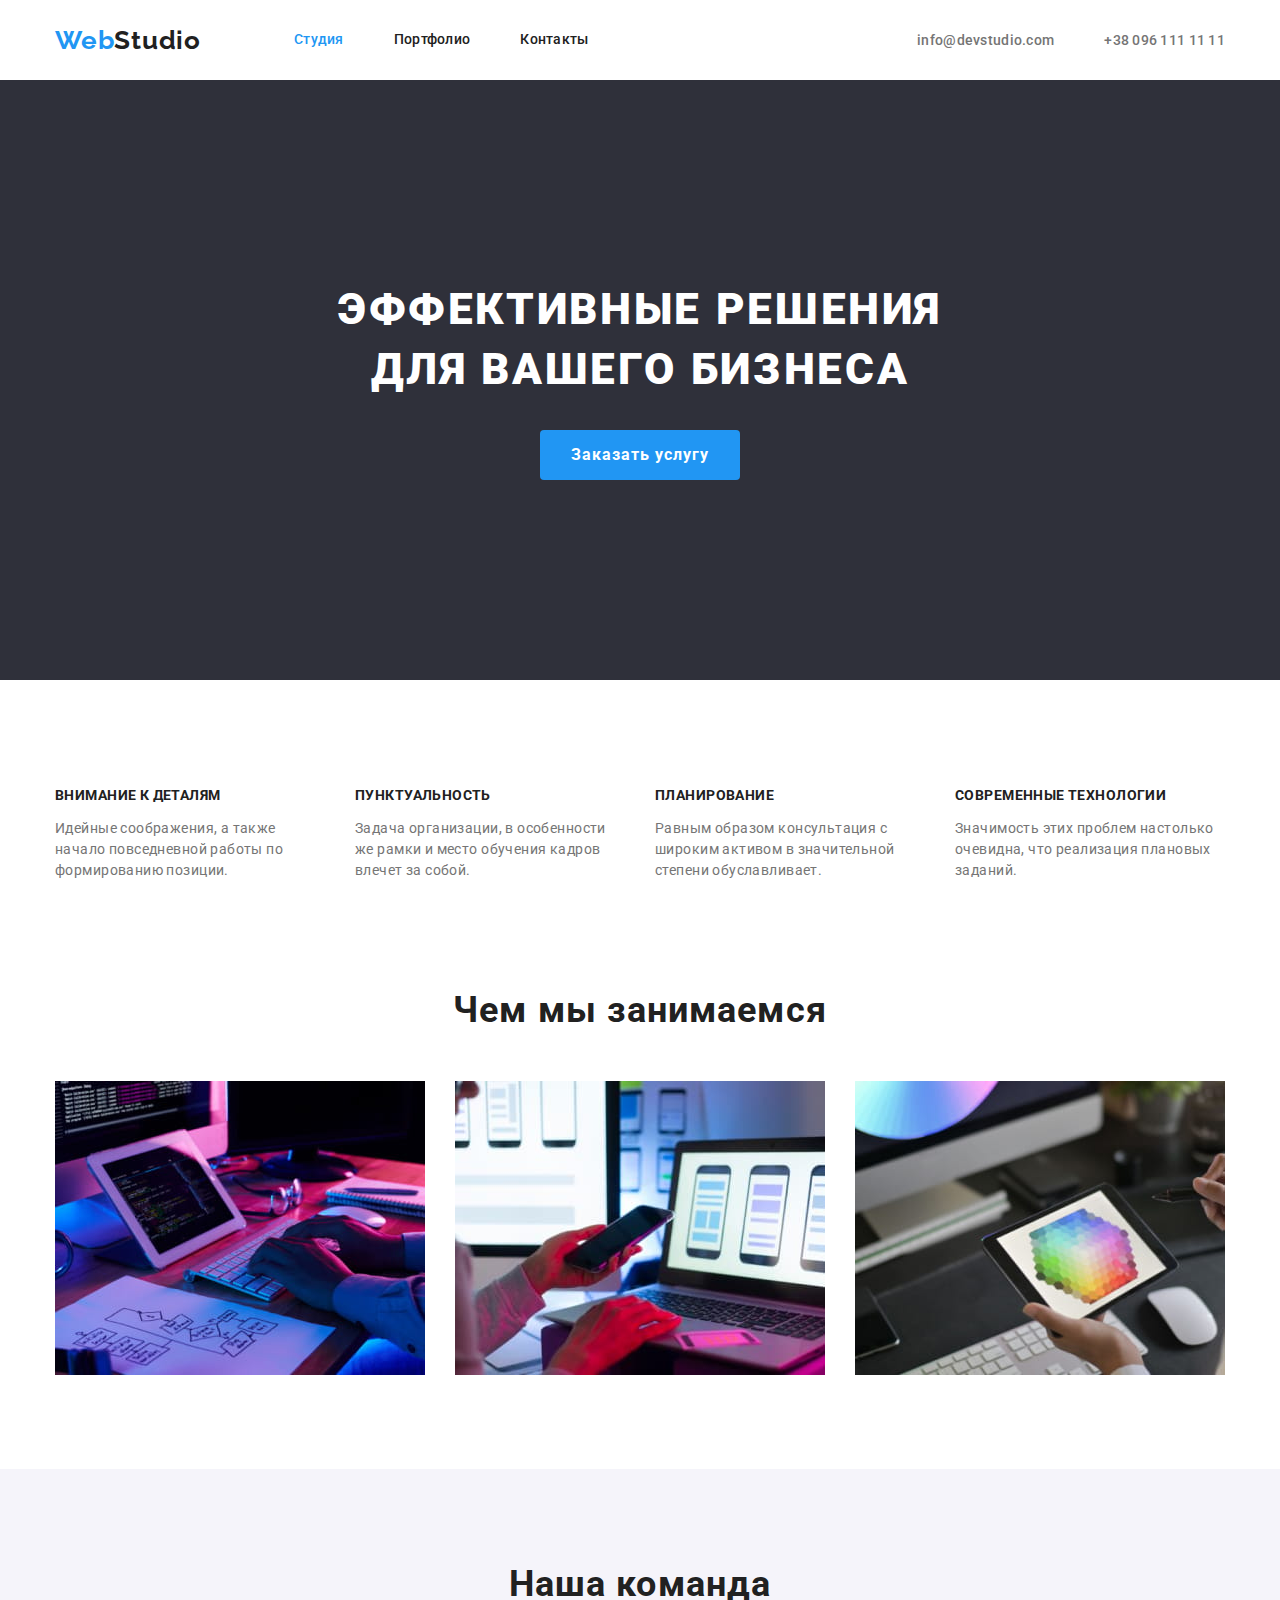
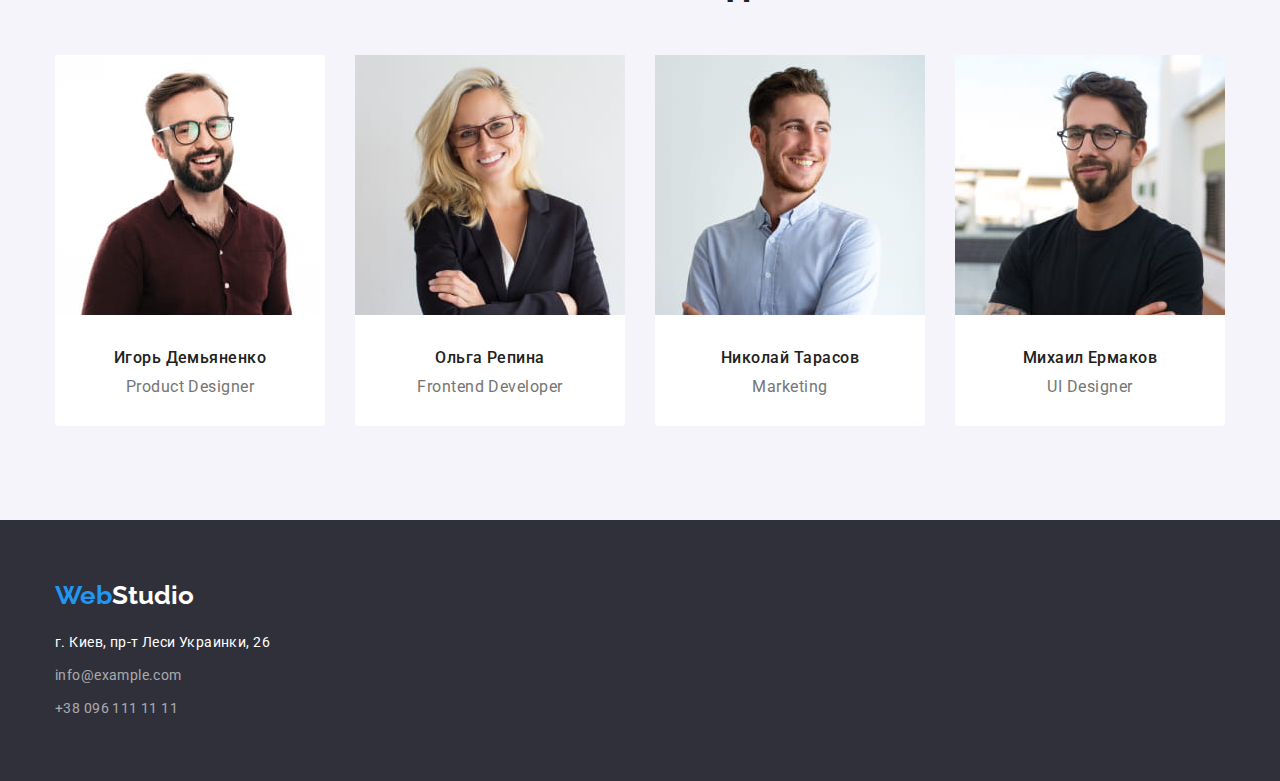
==== commit ad2a41ed: "some changes done" ====
--- a/index.html
+++ b/index.html
@@ -39,7 +39,7 @@
        
     <main>  <!--start-of-main-section-->
 <section class="hero-section"> 
-<h1 class="hero-title">Эффективные решения для <br> вашего бизнеса</h1>
+<h1 class="hero-title">Эффективные решения <br> для вашего бизнеса</h1>
 <button class="hero-button" type="button"  name="order-service">Заказать услугу</button>
 <!--<input type="button" value="Заказать услугу"> -->
 </section> 
--- a/css/styles.css
+++ b/css/styles.css
@@ -180,6 +180,7 @@
         height: 50px;
         border-radius: 4px;
         border: none;
+        cursor: pointer;
 }
 
 .hero-button:hover,
@@ -242,7 +243,7 @@
 }
 
 .our-goals-item {
-        flex-basis: calc((100% - 30px) / 4);
+        flex-basis: calc((100% - 4 * 30px) / 4);
         margin-top: 30px;
         margin-left: 30px;
 }
@@ -250,6 +251,9 @@
 /*our-goals-styling*/
 
 /*what-we-are-doing-styling*/
+.what-we-are-doing-section {
+        padding-bottom: 94px;
+}
 .what-we-are-doing {
         font-weight: 700;
         font-size: 36px;
@@ -274,6 +278,7 @@
 /*our-team-styling*/
 .our-team {
         background-color: var(--color-f5f4fa);
+        padding-bottom: 94px;
 }
 .our-team h2 {
         font-weight: 700;
@@ -293,6 +298,8 @@
         line-height: 1.19;
         letter-spacing: 0.03em;
         color: var(--color-212121);
+        margin-top: 0px;
+        margin-bottom: 10px;
 }
 
 .our-team p {
@@ -301,6 +308,8 @@
         line-height: 1.19;
         letter-spacing: 0.03em;
         color: var(--color-757575);
+        margin-top: 0px;
+        margin-bottom: 30px;
 }
 
 .our-team-list {
@@ -313,9 +322,13 @@
 .our-team-item {
         margin-left: 30px;
         margin-top: 30px;
-        flex-basis: calc((100% - 30px) / 4);
+        flex-basis: calc((100% - 4 * 30px) / 4);
         background-color: #ffffff;
         text-align: center;
+        border-radius: 0px 0px 4px 4px;
+}
+.our-team-item img {
+        margin-bottom: 30px;
 }
 
 /*our-team-styling*/
@@ -355,6 +368,7 @@
         font-size: 14px;
         line-height: 1.71;
         font-style: normal;
+        letter-spacing: 0.03em;
         color: var(--color-rgba-255-255-255-06);
 }
 
@@ -396,16 +410,28 @@
 }
 /*hided-h2*/
 
-.portfolio .button {
+.button {
         font-weight: 500;
         font-size: 16px;
         line-height: 1.62;
         font-style: normal;
-        letter-spacing: 00.03em;
+        letter-spacing: 0.03em;
         color: var(--color-212121);
         background-color: var(--color-f5f4fa);
-}
-.portfolio .button:hover {
+        width: auto;
+        height: 38px;
+        text-align: center;
+        border: none;
+        border-radius: 4px;
+        padding-right: 22px;
+        padding-left: 22px;
+        padding-top: 6px;
+        padding-bottom: 6px;
+        cursor: pointer;
+}
+
+.button:hover,
+.button:focus {
         color: var(--color-ffffff);
         background-color: var(--color-2196f3);
 }
@@ -418,17 +444,12 @@
 
 .portfolio-button:not(:last-child) {
         margin-right: 8px;
-        background-color: #f5f4fa;
 }
 
 .portfolio-list a {
         display: block;
 }
 
-.button {
-        border-radius: 4px;
-        outline: none;
-}
 .portfolio-container {
         padding-top: 94px;
         padding-bottom: 94px;
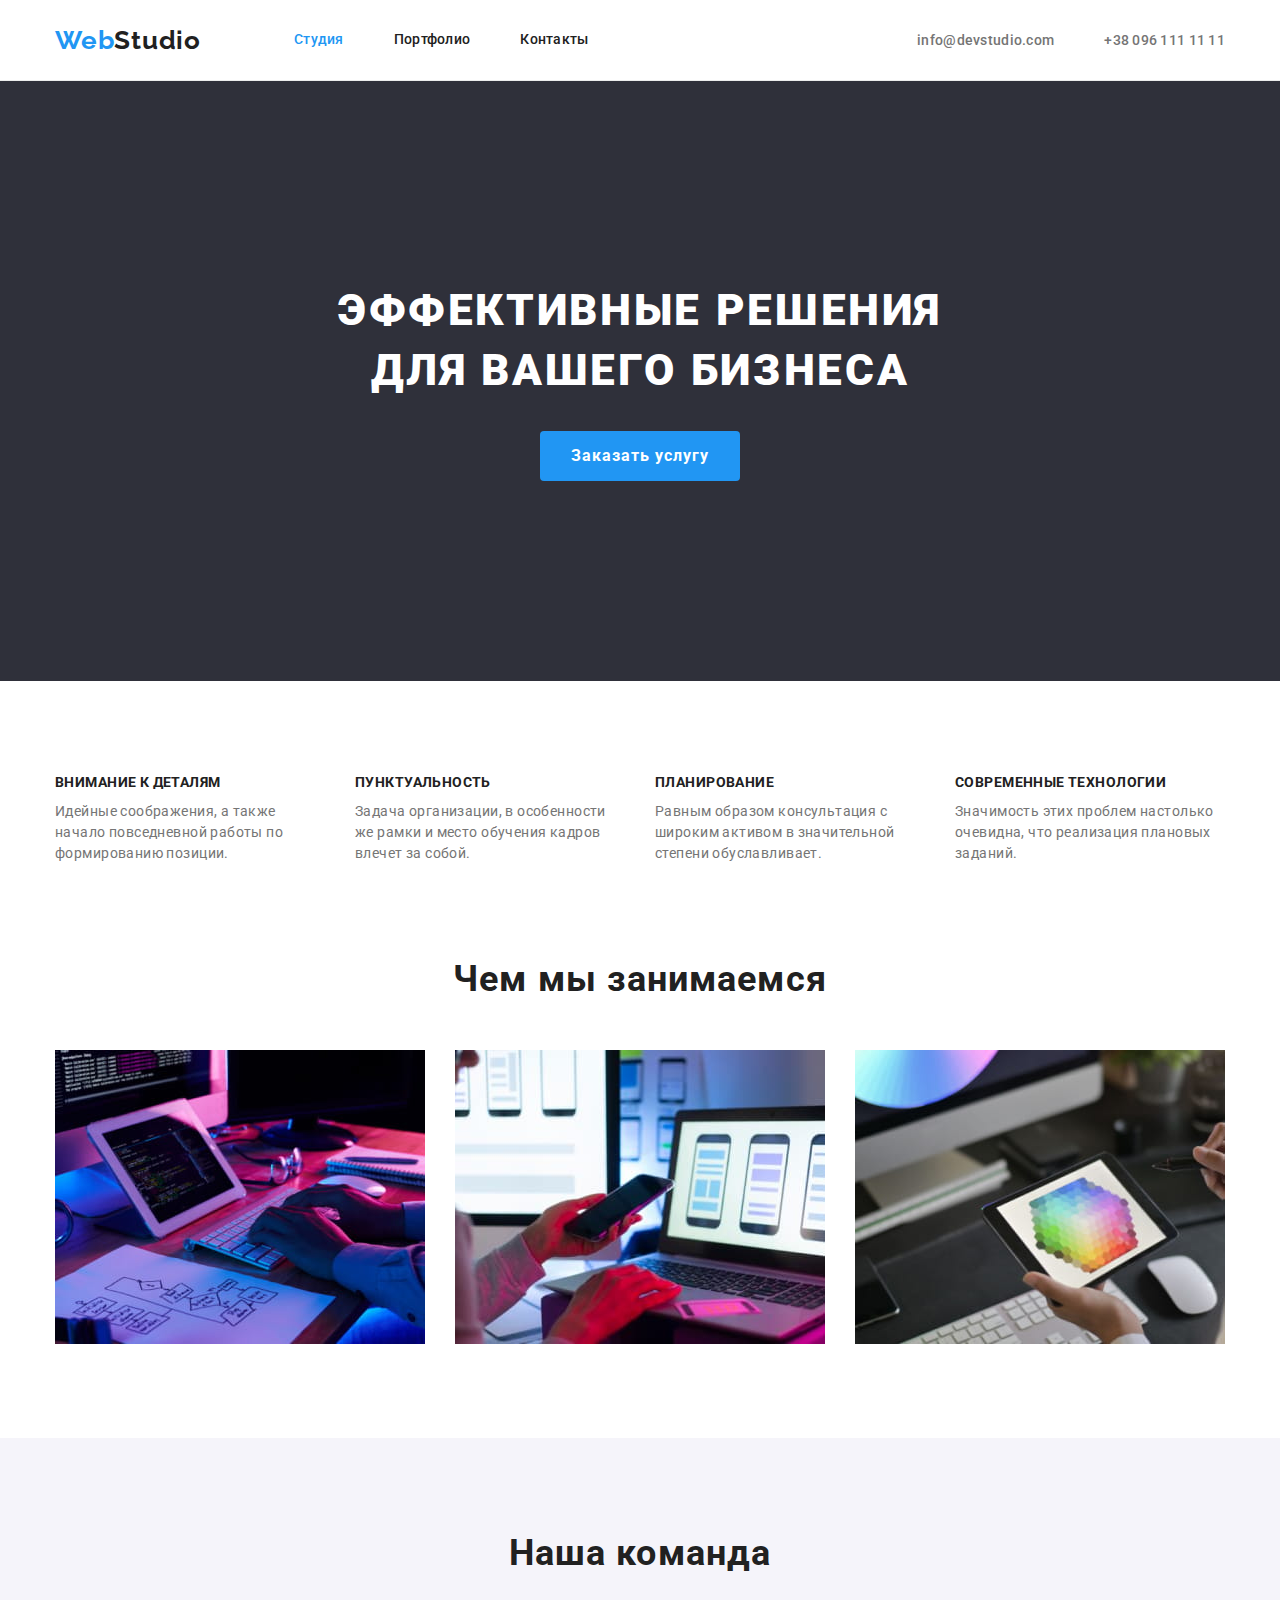
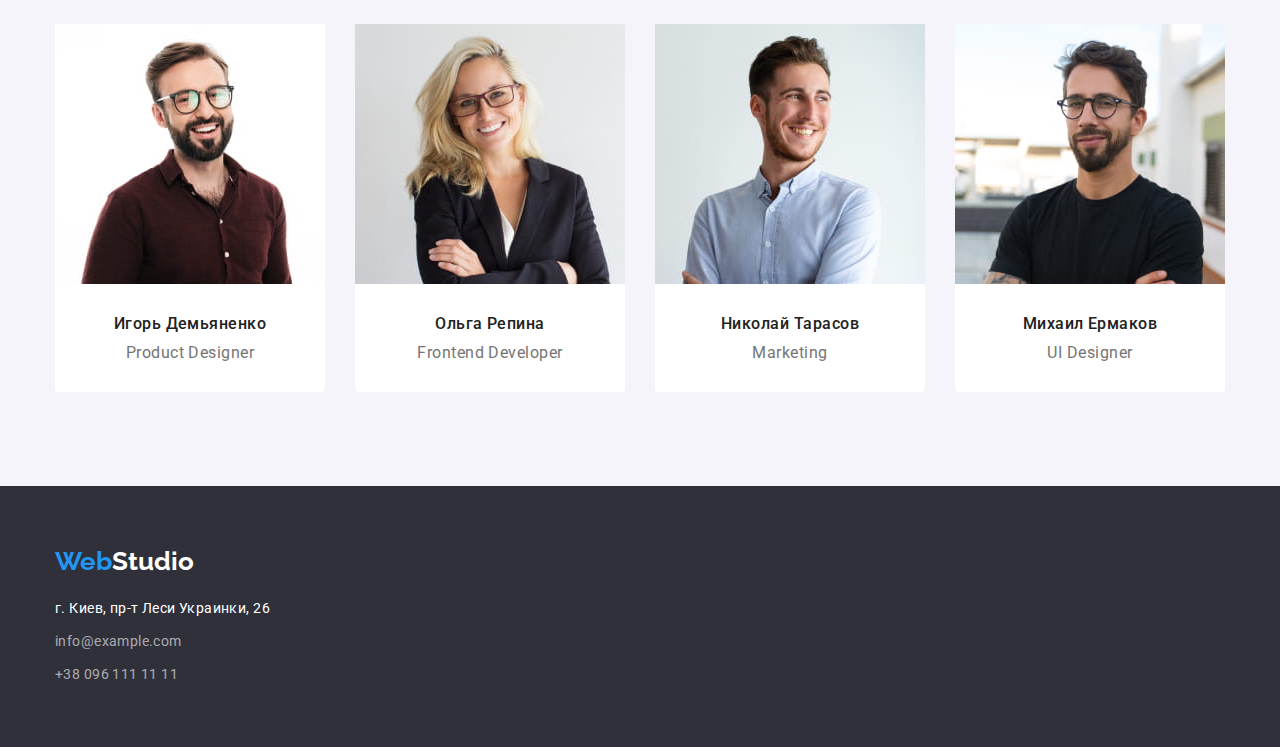
==== commit 9f3703b0: "changes done" ====
--- a/index.html
+++ b/index.html
@@ -39,7 +39,8 @@
        
     <main>  <!--start-of-main-section-->
 <section class="hero-section"> 
-<h1 class="hero-title">Эффективные решения <br> для вашего бизнеса</h1>
+    <div class="container">
+<h1 class="hero-title">Эффективные решения для вашего бизнеса</h1>
 <button class="hero-button" type="button"  name="order-service">Заказать услугу</button>
 <!--<input type="button" value="Заказать услугу"> -->
 </section> 
@@ -75,43 +76,50 @@
     <div class="container">
     <h2 class="what-we-are-doing"> Чем мы занимаемся </h2>
 <ul class="what-we-are-doig-list">
-            <li><img src="./images/coding.jpg" alt="coding" width="370"></li>
-            <li><img src="./images/app-design.jpg" alt="app-design" width="370"></li>
-            <li><img src="./images/design.jpg" alt="design" width="370"></li>
+            <li class="sample-image"><img src="./images/coding.jpg" alt="coding" width="370"></li>
+            <li class="sample-image"><img src="./images/app-design.jpg" alt="app-design" width="370"></li>
+            <li class="sample-image"><img src="./images/design.jpg" alt="design" width="370"></li>
     
 </ul>
 </div>
 </section>
 
 <section class="our-team">
-    
+<div class="container">
 <h2 class="our-team-h2"> Наша команда </h2>
-<div class="container">
 <ul class="our-team-list">
     
         <li class="our-team-item">
             <img src="./images/demianenko.jpg" alt="igor-demianenko" width="270" >
+            <div class="teammate-sign">
             <h3>Игорь Демьяненко</h3>
             <p>Product Designer</p>
+            </div>
             
         </li>
         
         <li class="our-team-item">
             <img src="./images/repina.jpg" alt="olga-repina" width="270" >
+            <div class="teammate-sign">
             <h3>Ольга Репина</h3>
             <p>Frontend Developer</p>
+            </div>
         </li>
         
         <li class="our-team-item">
             <img src="./images/tarasov.jpg" alt="nikolay-tarasov" width="270" >
+            <div class="teammate-sign">
             <h3>Николай Тарасов</h3>
             <p>Marketing</p>
+            </div>
         </li>
         
         <li class="our-team-item">
             <img src="./images/ermakov.jpg" alt="myhail-ermakov" width="270" >
+            <div class="teammate-sign">
             <h3>Михаил Ермаков</h3>   
             <p>UI Designer</p>
+            </div>
         </li>
     
 </ul>
--- a/css/styles.css
+++ b/css/styles.css
@@ -27,6 +27,12 @@
         text-decoration: none;
 }
 
+img {
+        display: block;
+        max-width: 100%;
+        height: auto;
+}
+
 ul {
         list-style: none;
         margin: 0px;
@@ -52,6 +58,9 @@
 }
 
 /*header-styles*/
+.header-page {
+        border-bottom: 1px solid #ececec;
+}
 
 /*logo-styles-section*/
 
@@ -157,7 +166,6 @@
         background-color: var(--color-2f303a);
 }
 .hero-title {
-        text-align: center;
         color: var(--color-ffffff);
         text-transform: uppercase;
         font-weight: 900;
@@ -166,6 +174,9 @@
         letter-spacing: 0.06em;
         margin-top: 0;
         margin-bottom: 30px;
+        margin-left: auto;
+        margin-right: auto;
+        max-width: 696px;
 }
 
 .hero-button {
@@ -224,6 +235,7 @@
         letter-spacing: 0.03em;
         color: var(--color-212121);
         margin-bottom: 10px;
+        margin-top: 0px;
 }
 
 .our-goals-section p {
@@ -232,6 +244,8 @@
         line-height: 1.5;
         letter-spacing: 0.03em;
         color: var(--color-757575);
+        margin-top: 0px;
+        margin-bottom: 0px;
 }
 
 .our-goals-list {
@@ -265,9 +279,12 @@
         text-align: center;
 }
 
+.sample-image:not(:last-child) {
+        margin-right: 30px;
+}
+
 .what-we-are-doig-list {
         display: flex;
-        justify-content: space-between;
 }
 
 .what-we-are-doig-list img {
@@ -279,6 +296,7 @@
 .our-team {
         background-color: var(--color-f5f4fa);
         padding-bottom: 94px;
+        padding-top: 94px;
 }
 .our-team h2 {
         font-weight: 700;
@@ -288,7 +306,6 @@
         color: var(--color-212121);
         margin-bottom: 50px;
         margin-top: 0px;
-        padding-top: 94px;
         text-align: center;
 }
 
@@ -308,8 +325,12 @@
         line-height: 1.19;
         letter-spacing: 0.03em;
         color: var(--color-757575);
-        margin-top: 0px;
-        margin-bottom: 30px;
+        margin: 0px;
+}
+
+.teammate-sign {
+        padding: 30px;
+        text-align: center;
 }
 
 .our-team-list {
@@ -326,9 +347,6 @@
         background-color: #ffffff;
         text-align: center;
         border-radius: 0px 0px 4px 4px;
-}
-.our-team-item img {
-        margin-bottom: 30px;
 }
 
 /*our-team-styling*/
@@ -450,7 +468,7 @@
         display: block;
 }
 
-.portfolio-container {
+.portfolio {
         padding-top: 94px;
         padding-bottom: 94px;
 }
@@ -460,14 +478,19 @@
         flex-wrap: wrap;
         margin-left: -30px;
         margin-top: -30px;
-        flex-basis: calc((100% - 30px) / 3);
 }
 
 .portfolio-item {
         margin-left: 30px;
         margin-top: 30px;
-        background-color: #ffffff;
-        outline: 1px solid #eeeeee;
+        flex-basis: calc((100% - 3 * 30px) / 3);
+}
+
+.portfolio-text {
+        padding: 20px 24px 20px 24px;
+        border-bottom: 1px solid #eeeeee;
+        border-left: 1px solid #eeeeee;
+        border-right: 1px solid #eeeeee;
 }
 
 /*makes link and button an active on needed page */
@@ -487,7 +510,6 @@
         line-height: 2;
         letter-spacing: 0.06em;
         color: var(--color-212121);
-        margin-left: 24px;
 }
 
 .portfolio p {
@@ -496,6 +518,5 @@
         line-height: 1.87;
         letter-spacing: 0.03em;
         color: var(--color-757575);
-        margin-left: 24px;
 }
 /*portfolio-main-section-styling*/
